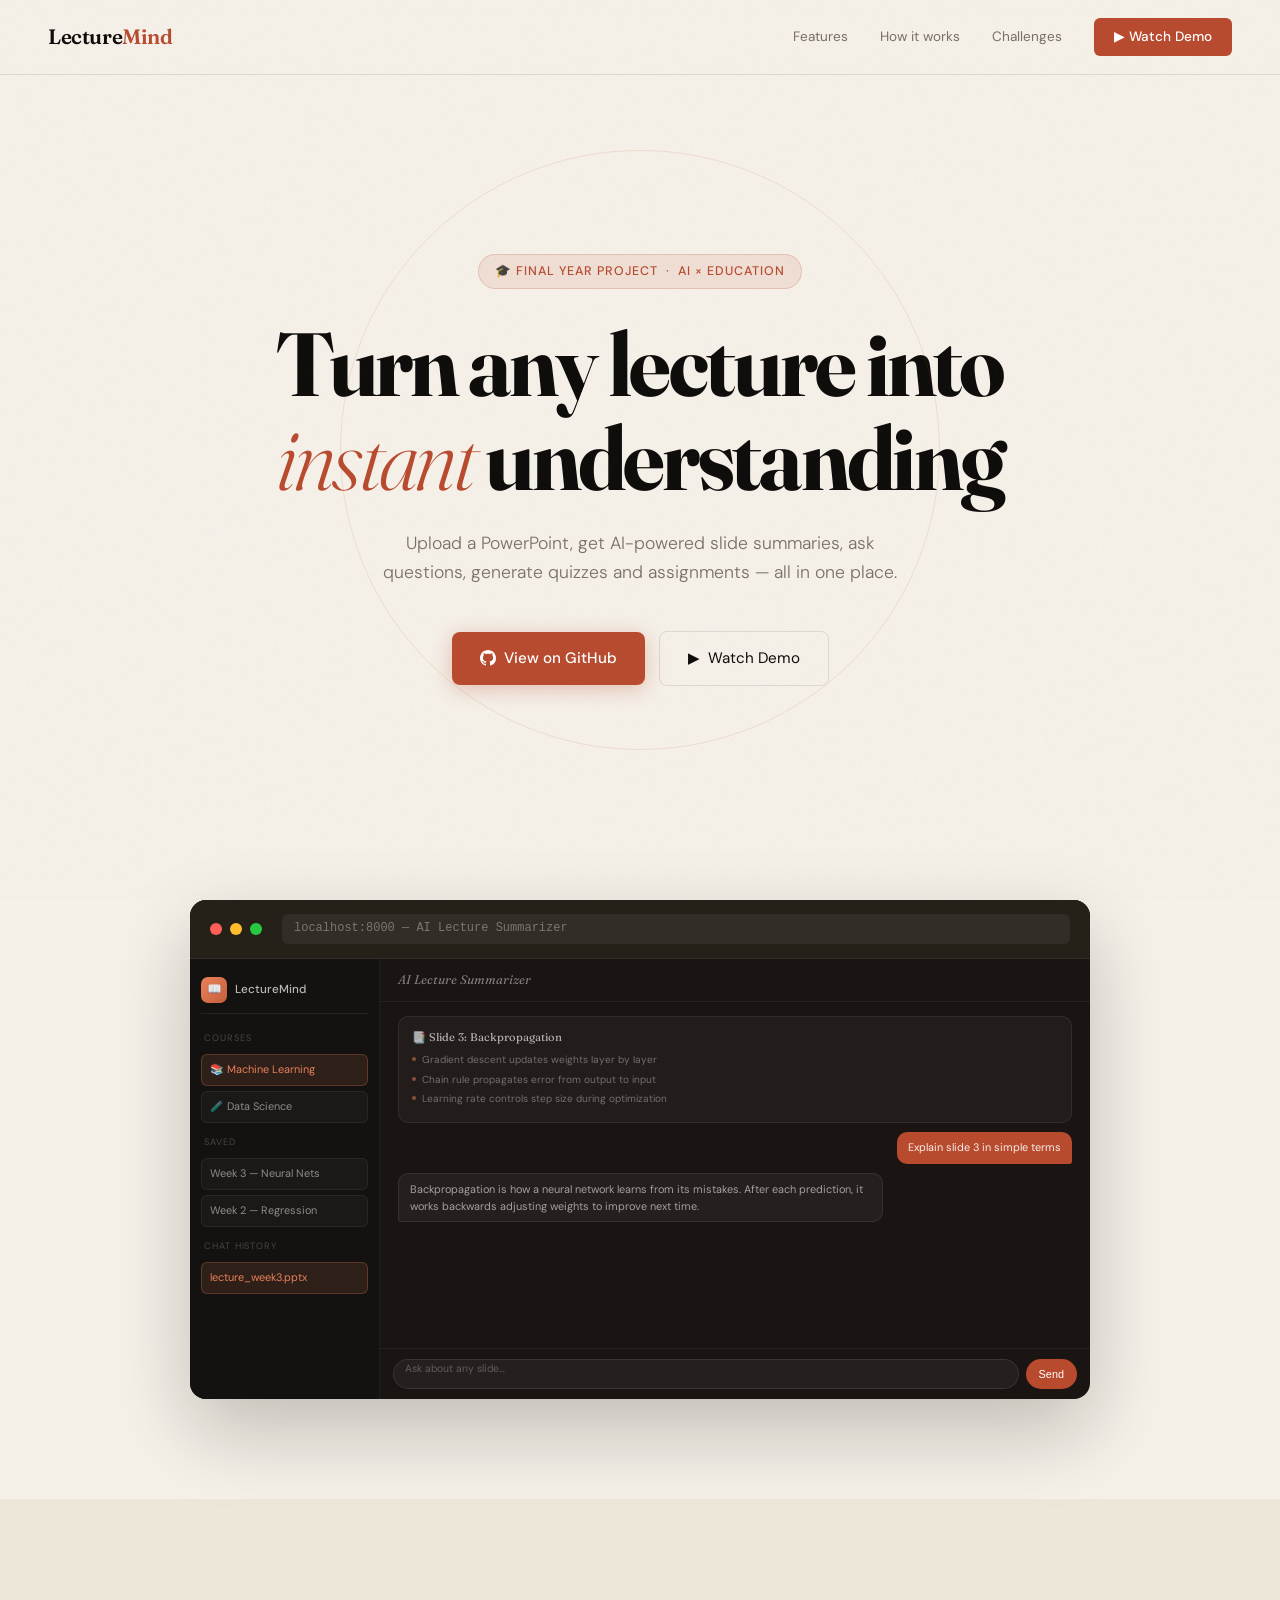
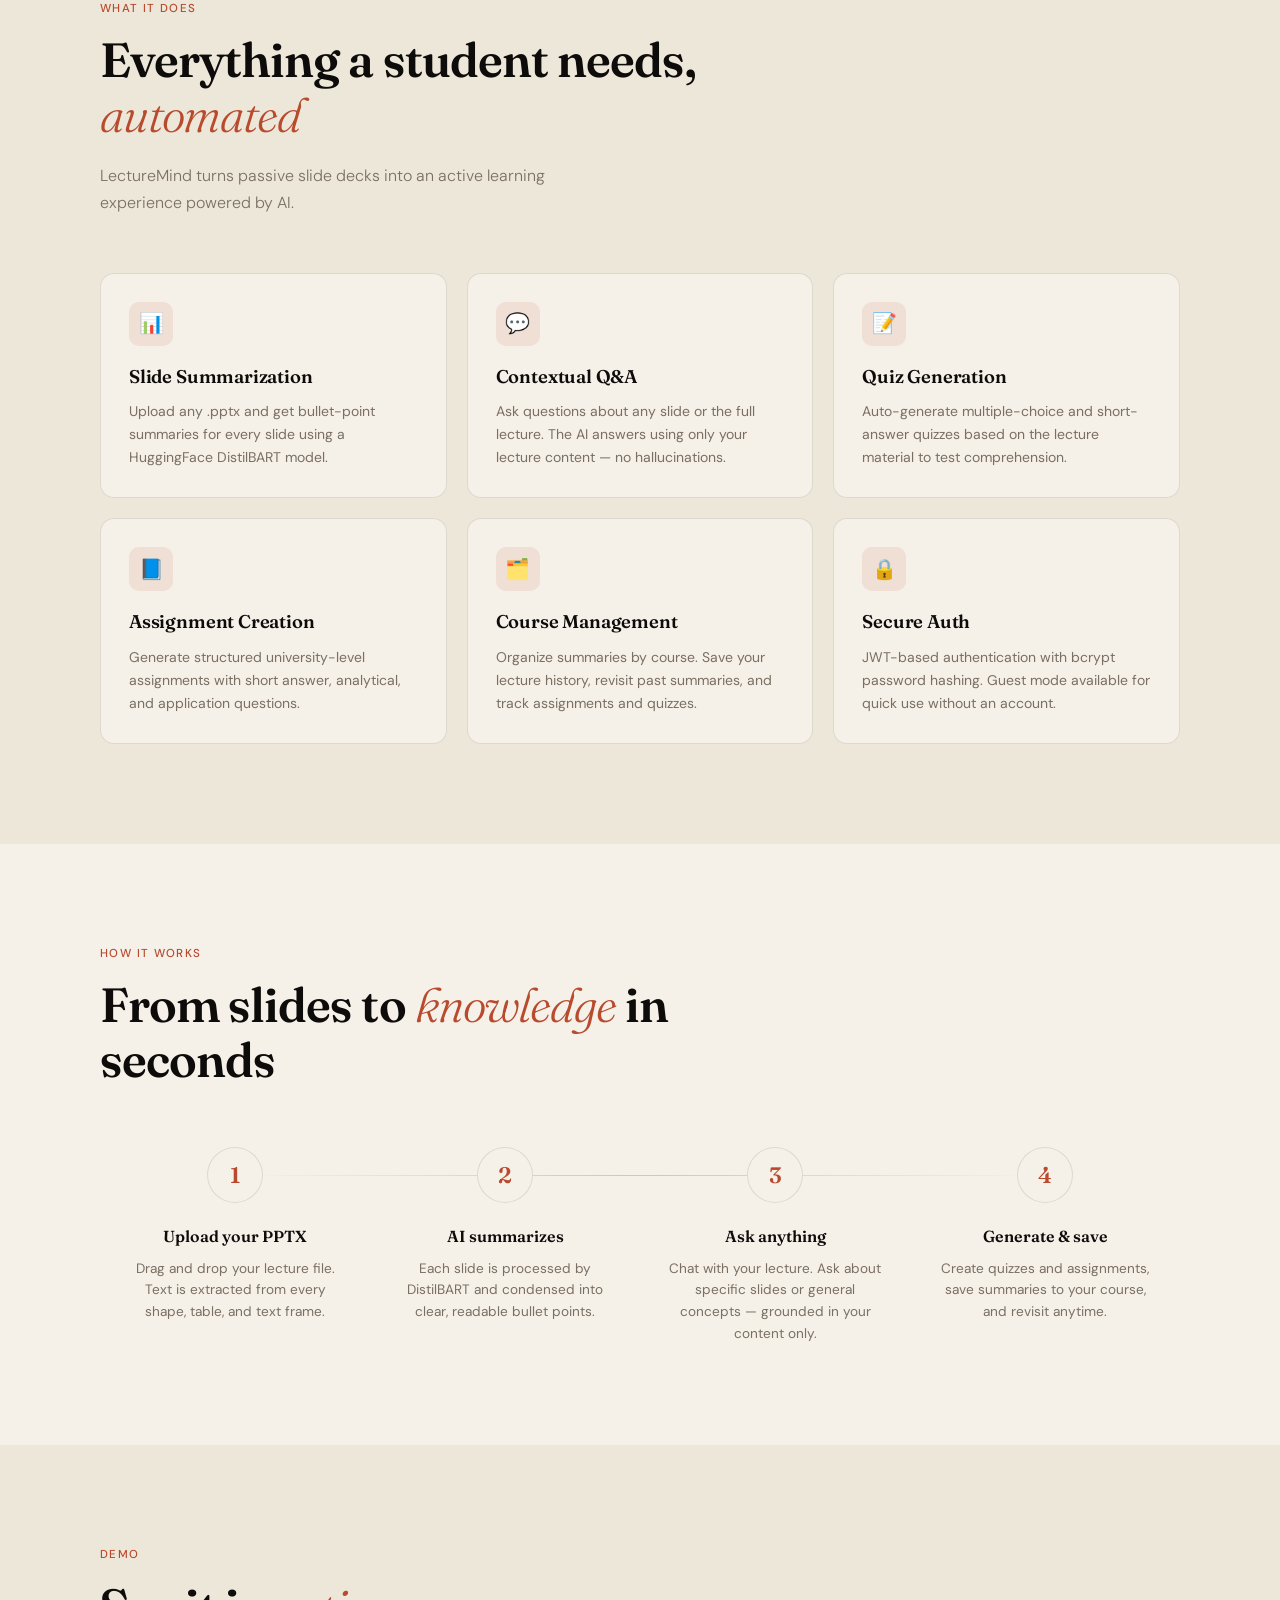
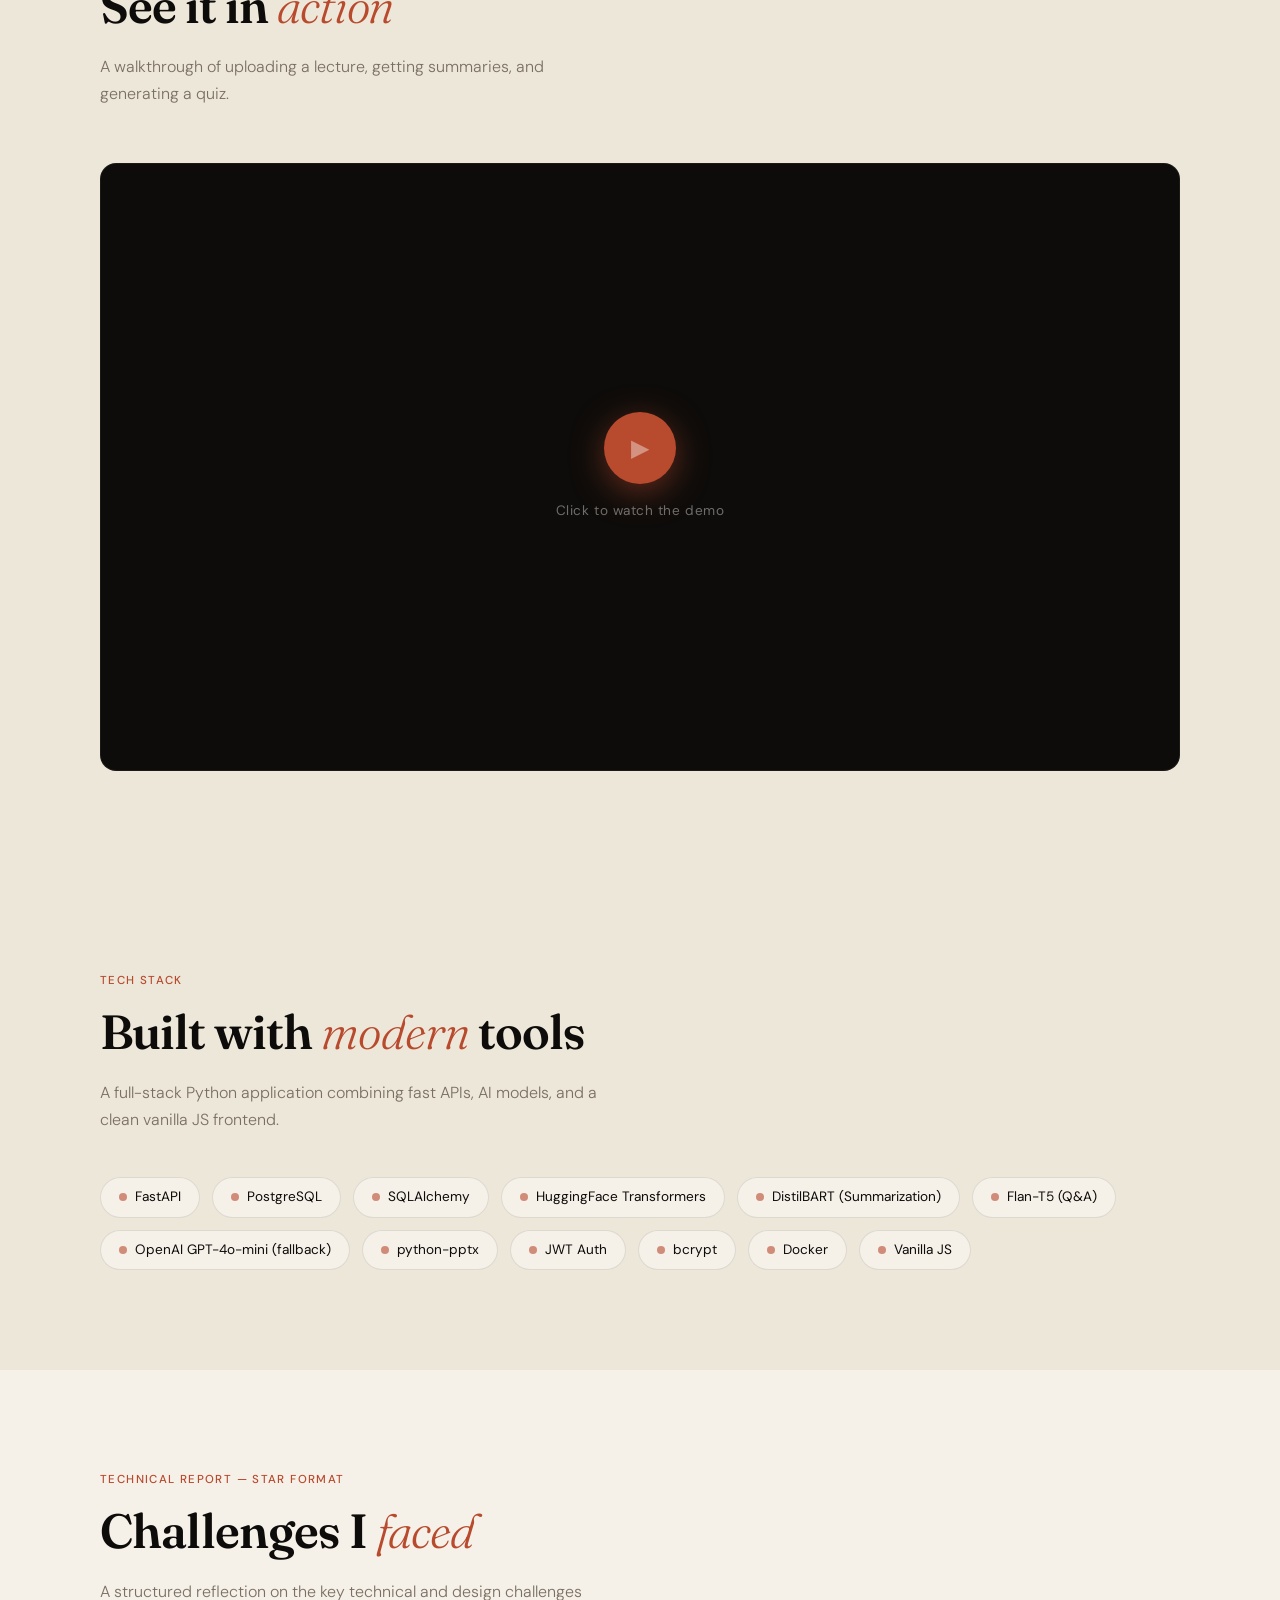
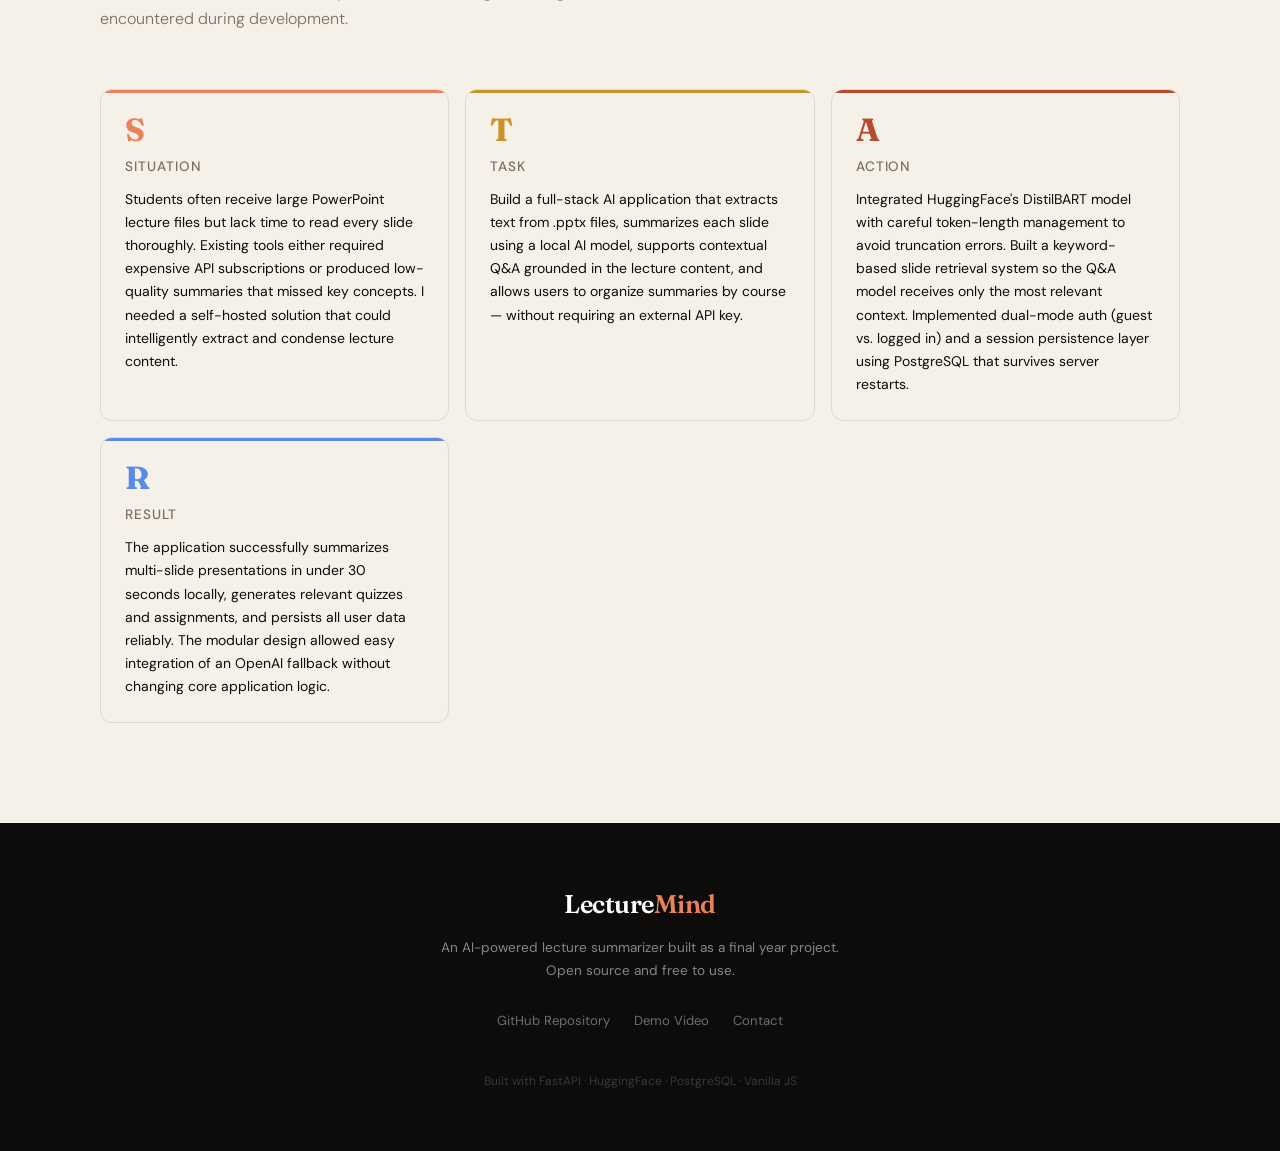
==== index.html @ 9c74ae23 "Add README and GitHub Pages showcase" ====
<!DOCTYPE html>
<html lang="en">

<head>
  <meta charset="UTF-8" />
  <meta name="viewport" content="width=device-width, initial-scale=1.0" />
  <title>Lecture Summarizer — AI Lecture Summarizer</title>
  <link rel="preconnect" href="https://fonts.googleapis.com">
  <link
    href="https://fonts.googleapis.com/css2?family=Fraunces:ital,opsz,wght@0,9..144,300;0,9..144,600;0,9..144,700;1,9..144,400&family=DM+Sans:opsz,wght@9..40,300;9..40,400;9..40,500&display=swap"
    rel="stylesheet">
  <style>
    *,
    *::before,
    *::after {
      box-sizing: border-box;
      margin: 0;
      padding: 0;
    }

    :root {
      --ink: #0e0c0a;
      --paper: #f5f0e8;
      --cream: #ede7d9;
      --rust: #b84a2e;
      --rust-light: rgba(184, 74, 46, 0.1);
      --gold: #c9952a;
      --muted: #7a6f63;
      --border: rgba(14, 12, 10, 0.1);
      --shadow: 0 8px 40px rgba(14, 12, 10, 0.1);
    }

    html {
      scroll-behavior: smooth;
    }

    body {
      font-family: 'DM Sans', sans-serif;
      background: var(--paper);
      color: var(--ink);
      font-size: 16px;
      line-height: 1.65;
      overflow-x: hidden;
    }

    body::before {
      content: '';
      position: fixed;
      inset: 0;
      background-image: url("data:image/svg+xml,%3Csvg viewBox='0 0 512 512' xmlns='http://www.w3.org/2000/svg'%3E%3Cfilter id='n'%3E%3CfeTurbulence type='fractalNoise' baseFrequency='0.75' numOctaves='4' stitchTiles='stitch'/%3E%3C/filter%3E%3Crect width='100%25' height='100%25' filter='url(%23n)' opacity='0.04'/%3E%3C/svg%3E");
      pointer-events: none;
      z-index: 999;
      opacity: 0.6;
    }

    nav {
      position: fixed;
      top: 0;
      left: 0;
      right: 0;
      z-index: 100;
      display: flex;
      align-items: center;
      justify-content: space-between;
      padding: 18px 48px;
      background: rgba(245, 240, 232, 0.88);
      backdrop-filter: blur(12px);
      border-bottom: 1px solid var(--border);
    }

    .nav-logo {
      font-family: 'Fraunces', Georgia, serif;
      font-size: 1.3rem;
      font-weight: 600;
      color: var(--ink);
      text-decoration: none;
      letter-spacing: -0.02em;
    }

    .nav-logo span {
      color: var(--rust);
    }

    .nav-links {
      display: flex;
      gap: 32px;
      align-items: center;
    }

    .nav-links a {
      font-size: 0.85rem;
      color: var(--muted);
      text-decoration: none;
      transition: color 0.2s;
    }

    .nav-links a:hover {
      color: var(--ink);
    }

    .nav-cta {
      background: var(--rust) !important;
      color: #fff !important;
      padding: 8px 20px;
      border-radius: 6px;
      font-weight: 500 !important;
    }

    .nav-cta:hover {
      opacity: 0.85 !important;
    }

    .hero {
      min-height: 100vh;
      display: flex;
      flex-direction: column;
      align-items: center;
      justify-content: center;
      text-align: center;
      padding: 120px 24px 80px;
      position: relative;
      overflow: hidden;
    }

    .hero::after {
      content: '';
      position: absolute;
      width: 600px;
      height: 600px;
      border-radius: 50%;
      border: 1px solid rgba(184, 74, 46, 0.12);
      top: 50%;
      left: 50%;
      transform: translate(-50%, -50%);
      pointer-events: none;
    }

    .hero-badge {
      display: inline-flex;
      align-items: center;
      gap: 8px;
      background: var(--rust-light);
      border: 1px solid rgba(184, 74, 46, 0.2);
      color: var(--rust);
      font-size: 0.78rem;
      font-weight: 500;
      letter-spacing: 0.08em;
      text-transform: uppercase;
      padding: 6px 16px;
      border-radius: 100px;
      margin-bottom: 28px;
      animation: fadeUp 0.6s ease both;
    }

    .hero h1 {
      font-family: 'Fraunces', Georgia, serif;
      font-size: clamp(3rem, 7vw, 6rem);
      font-weight: 700;
      line-height: 1.05;
      letter-spacing: -0.03em;
      color: var(--ink);
      max-width: 820px;
      animation: fadeUp 0.6s 0.1s ease both;
    }

    .hero h1 em {
      font-style: italic;
      font-weight: 300;
      color: var(--rust);
    }

    .hero-sub {
      font-size: 1.1rem;
      color: var(--muted);
      max-width: 540px;
      margin: 24px auto 0;
      font-weight: 300;
      animation: fadeUp 0.6s 0.2s ease both;
    }

    .hero-actions {
      display: flex;
      gap: 14px;
      align-items: center;
      justify-content: center;
      margin-top: 44px;
      flex-wrap: wrap;
      animation: fadeUp 0.6s 0.3s ease both;
    }

    .btn-primary {
      display: inline-flex;
      align-items: center;
      gap: 8px;
      background: var(--rust);
      color: #fff;
      padding: 14px 28px;
      border-radius: 8px;
      font-weight: 500;
      font-size: 0.95rem;
      text-decoration: none;
      transition: opacity 0.2s, transform 0.15s;
      box-shadow: 0 4px 20px rgba(184, 74, 46, 0.3);
    }

    .btn-primary:hover {
      opacity: 0.88;
      transform: translateY(-1px);
    }

    .btn-secondary {
      display: inline-flex;
      align-items: center;
      gap: 8px;
      background: transparent;
      color: var(--ink);
      padding: 14px 28px;
      border-radius: 8px;
      font-weight: 400;
      font-size: 0.95rem;
      text-decoration: none;
      border: 1px solid var(--border);
      transition: border-color 0.2s, background 0.2s;
    }

    .btn-secondary:hover {
      border-color: var(--ink);
      background: rgba(14, 12, 10, 0.03);
    }

    .demo-wrap {
      padding: 0 24px 100px;
      display: flex;
      justify-content: center;
      animation: fadeUp 0.7s 0.4s ease both;
    }

    .demo-window {
      width: 100%;
      max-width: 900px;
      background: #1a1412;
      border-radius: 16px;
      overflow: hidden;
      box-shadow: 0 32px 80px rgba(14, 12, 10, 0.22), 0 0 0 1px rgba(255, 255, 255, 0.06);
    }

    .demo-titlebar {
      background: #252018;
      padding: 14px 20px;
      display: flex;
      align-items: center;
      gap: 8px;
      border-bottom: 1px solid rgba(255, 255, 255, 0.06);
    }

    .dot {
      width: 12px;
      height: 12px;
      border-radius: 50%;
    }

    .dot-r {
      background: #ff5f57;
    }

    .dot-y {
      background: #febc2e;
    }

    .dot-g {
      background: #28c840;
    }

    .demo-url {
      flex: 1;
      background: rgba(255, 255, 255, 0.06);
      border-radius: 6px;
      padding: 5px 12px;
      font-size: 0.75rem;
      color: rgba(255, 255, 255, 0.35);
      margin-left: 12px;
      font-family: monospace;
    }

    .demo-content {
      display: flex;
      height: 440px;
    }

    .demo-sidebar {
      width: 190px;
      background: #141210;
      border-right: 1px solid rgba(255, 255, 255, 0.05);
      padding: 14px 11px;
      display: flex;
      flex-direction: column;
      gap: 5px;
      flex-shrink: 0;
    }

    .demo-brand {
      display: flex;
      align-items: center;
      gap: 8px;
      padding: 4px 0 10px;
      border-bottom: 1px solid rgba(255, 255, 255, 0.07);
      margin-bottom: 5px;
    }

    .demo-brand-icon {
      width: 26px;
      height: 26px;
      background: linear-gradient(135deg, #e8825a, #c4603a);
      border-radius: 7px;
      display: flex;
      align-items: center;
      justify-content: center;
      font-size: 12px;
    }

    .demo-brand-name {
      font-size: 0.73rem;
      color: rgba(255, 255, 255, 0.7);
      font-weight: 500;
    }

    .demo-section-label {
      font-size: 0.58rem;
      text-transform: uppercase;
      letter-spacing: 0.1em;
      color: rgba(255, 255, 255, 0.22);
      padding: 7px 3px 3px;
    }

    .demo-item {
      background: rgba(255, 255, 255, 0.03);
      border: 1px solid rgba(255, 255, 255, 0.06);
      border-radius: 6px;
      padding: 6px 8px;
      font-size: 0.68rem;
      color: rgba(255, 255, 255, 0.5);
    }

    .demo-item.active {
      background: rgba(232, 130, 90, 0.12);
      border-color: rgba(232, 130, 90, 0.25);
      color: #e8825a;
    }

    .demo-main {
      flex: 1;
      display: flex;
      flex-direction: column;
    }

    .demo-header {
      padding: 11px 18px;
      border-bottom: 1px solid rgba(255, 255, 255, 0.06);
      font-size: 0.78rem;
      color: rgba(255, 255, 255, 0.45);
      font-family: 'Fraunces', serif;
      font-style: italic;
    }

    .demo-messages {
      flex: 1;
      padding: 14px 18px;
      display: flex;
      flex-direction: column;
      gap: 9px;
      overflow: hidden;
    }

    .demo-slide {
      background: rgba(255, 255, 255, 0.04);
      border: 1px solid rgba(255, 255, 255, 0.07);
      border-radius: 10px;
      padding: 11px 13px;
    }

    .demo-slide-title {
      font-size: 0.7rem;
      color: rgba(255, 255, 255, 0.68);
      font-family: 'Fraunces', serif;
      margin-bottom: 5px;
    }

    .demo-bullet {
      font-size: 0.63rem;
      color: rgba(255, 255, 255, 0.36);
      padding-left: 10px;
      position: relative;
      margin: 3px 0;
    }

    .demo-bullet::before {
      content: '';
      position: absolute;
      left: 0;
      top: 5px;
      width: 4px;
      height: 4px;
      border-radius: 50%;
      background: #e8825a;
      opacity: 0.5;
    }

    .demo-msg-user {
      align-self: flex-end;
      background: #b84a2e;
      color: rgba(255, 255, 255, 0.9);
      font-size: 0.68rem;
      padding: 7px 11px;
      border-radius: 10px 10px 3px 10px;
      max-width: 60%;
    }

    .demo-msg-ai {
      align-self: flex-start;
      background: rgba(255, 255, 255, 0.05);
      border: 1px solid rgba(255, 255, 255, 0.08);
      color: rgba(255, 255, 255, 0.58);
      font-size: 0.68rem;
      padding: 7px 11px;
      border-radius: 10px 10px 10px 3px;
      max-width: 72%;
      line-height: 1.55;
    }

    .demo-input-bar {
      padding: 10px 13px;
      border-top: 1px solid rgba(255, 255, 255, 0.06);
      display: flex;
      gap: 7px;
      align-items: center;
    }

    .demo-input {
      flex: 1;
      background: rgba(255, 255, 255, 0.05);
      border: 1px solid rgba(255, 255, 255, 0.09);
      border-radius: 100px;
      height: 30px;
      padding: 0 11px;
      font-size: 0.65rem;
      color: rgba(255, 255, 255, 0.28);
    }

    .demo-send {
      background: #b84a2e;
      color: #fff;
      border: none;
      border-radius: 100px;
      padding: 0 13px;
      height: 30px;
      font-size: 0.68rem;
    }

    section {
      padding: 100px 24px;
    }

    .section-inner {
      max-width: 1080px;
      margin: 0 auto;
    }

    .section-label {
      font-size: 0.72rem;
      text-transform: uppercase;
      letter-spacing: 0.12em;
      color: var(--rust);
      font-weight: 500;
      margin-bottom: 14px;
    }

    .section-title {
      font-family: 'Fraunces', Georgia, serif;
      font-size: clamp(2rem, 4vw, 3rem);
      font-weight: 600;
      letter-spacing: -0.02em;
      line-height: 1.15;
      color: var(--ink);
      max-width: 600px;
      margin-bottom: 20px;
    }

    .section-title em {
      font-style: italic;
      font-weight: 300;
      color: var(--rust);
    }

    .section-sub {
      font-size: 1rem;
      color: var(--muted);
      max-width: 500px;
      font-weight: 300;
      line-height: 1.7;
    }

    #features {
      background: var(--cream);
    }

    .features-grid {
      display: grid;
      grid-template-columns: repeat(auto-fit, minmax(280px, 1fr));
      gap: 20px;
      margin-top: 56px;
    }

    .feature-card {
      background: var(--paper);
      border: 1px solid var(--border);
      border-radius: 14px;
      padding: 28px;
      transition: transform 0.2s, box-shadow 0.2s;
    }

    .feature-card:hover {
      transform: translateY(-3px);
      box-shadow: var(--shadow);
    }

    .feature-icon {
      width: 44px;
      height: 44px;
      background: var(--rust-light);
      border-radius: 10px;
      display: flex;
      align-items: center;
      justify-content: center;
      font-size: 20px;
      margin-bottom: 16px;
    }

    .feature-card h3 {
      font-family: 'Fraunces', serif;
      font-size: 1.15rem;
      font-weight: 600;
      letter-spacing: -0.01em;
      margin-bottom: 8px;
    }

    .feature-card p {
      font-size: 0.875rem;
      color: var(--muted);
      line-height: 1.65;
    }

    .steps {
      display: grid;
      grid-template-columns: repeat(auto-fit, minmax(220px, 1fr));
      gap: 0;
      margin-top: 60px;
      position: relative;
    }

    .steps::before {
      content: '';
      position: absolute;
      top: 28px;
      left: 14%;
      right: 14%;
      height: 1px;
      background: linear-gradient(90deg, transparent, var(--rust), transparent);
      opacity: 0.3;
    }

    .step {
      text-align: center;
      padding: 0 24px;
    }

    .step-num {
      width: 56px;
      height: 56px;
      border-radius: 50%;
      border: 1px solid var(--border);
      background: var(--paper);
      display: flex;
      align-items: center;
      justify-content: center;
      font-family: 'Fraunces', serif;
      font-size: 1.4rem;
      font-weight: 600;
      color: var(--rust);
      margin: 0 auto 20px;
      position: relative;
      z-index: 1;
    }

    .step h4 {
      font-family: 'Fraunces', serif;
      font-size: 1rem;
      font-weight: 600;
      margin-bottom: 8px;
    }

    .step p {
      font-size: 0.85rem;
      color: var(--muted);
      line-height: 1.6;
    }

    #tech {
      background: var(--cream);
    }

    .tech-grid {
      display: flex;
      flex-wrap: wrap;
      gap: 12px;
      margin-top: 44px;
    }

    .tech-pill {
      display: flex;
      align-items: center;
      gap: 8px;
      background: var(--paper);
      border: 1px solid var(--border);
      border-radius: 100px;
      padding: 8px 18px;
      font-size: 0.85rem;
      color: var(--ink);
      transition: border-color 0.2s;
    }

    .tech-pill:hover {
      border-color: var(--rust);
    }

    .tech-dot {
      width: 8px;
      height: 8px;
      border-radius: 50%;
      background: var(--rust);
      opacity: 0.6;
    }

    .video-wrap {
      margin-top: 56px;
      background: var(--ink);
      border-radius: 16px;
      overflow: hidden;
      aspect-ratio: 16/9;
      display: flex;
      align-items: center;
      justify-content: center;
      border: 1px solid rgba(255, 255, 255, 0.06);
      position: relative;
      cursor: pointer;
      text-decoration: none;
    }

    .video-placeholder {
      text-align: center;
      color: rgba(255, 255, 255, 0.4);
    }

    .play-btn {
      width: 72px;
      height: 72px;
      border-radius: 50%;
      background: var(--rust);
      display: flex;
      align-items: center;
      justify-content: center;
      margin: 0 auto 16px;
      font-size: 24px;
      box-shadow: 0 8px 32px rgba(184, 74, 46, 0.5);
      transition: transform 0.2s;
    }

    .video-wrap:hover .play-btn {
      transform: scale(1.08);
    }

    .video-label {
      font-size: 0.85rem;
      letter-spacing: 0.04em;
    }

    .star-grid {
      display: grid;
      grid-template-columns: repeat(auto-fit, minmax(260px, 1fr));
      gap: 16px;
      margin-top: 56px;
    }

    .star-card {
      border-radius: 12px;
      padding: 24px;
      border: 1px solid var(--border);
      position: relative;
      overflow: hidden;
    }

    .star-card::before {
      content: '';
      position: absolute;
      top: 0;
      left: 0;
      right: 0;
      height: 3px;
    }

    .star-s::before {
      background: #e8825a;
    }

    .star-t::before {
      background: var(--gold);
    }

    .star-a::before {
      background: var(--rust);
    }

    .star-r::before {
      background: #5a8ae8;
    }

    .star-letter {
      font-family: 'Fraunces', serif;
      font-size: 2rem;
      font-weight: 700;
      line-height: 1;
      margin-bottom: 10px;
    }

    .star-s .star-letter {
      color: #e8825a;
    }

    .star-t .star-letter {
      color: var(--gold);
    }

    .star-a .star-letter {
      color: var(--rust);
    }

    .star-r .star-letter {
      color: #5a8ae8;
    }

    .star-card h4 {
      font-size: 0.85rem;
      font-weight: 500;
      text-transform: uppercase;
      letter-spacing: 0.07em;
      margin-bottom: 10px;
      color: var(--muted);
    }

    .star-card p {
      font-size: 0.875rem;
      color: var(--ink);
      line-height: 1.65;
    }

    footer {
      background: var(--ink);
      color: rgba(255, 255, 255, 0.5);
      padding: 60px 24px;
      text-align: center;
    }

    .footer-logo {
      font-family: 'Fraunces', serif;
      font-size: 1.6rem;
      font-weight: 600;
      color: #fff;
      letter-spacing: -0.02em;
      margin-bottom: 12px;
    }

    .footer-logo span {
      color: #e8825a;
    }

    footer p {
      font-size: 0.85rem;
      margin-bottom: 28px;
      max-width: 400px;
      margin-left: auto;
      margin-right: auto;
    }

    .footer-links {
      display: flex;
      gap: 24px;
      justify-content: center;
      flex-wrap: wrap;
    }

    .footer-links a {
      color: rgba(255, 255, 255, 0.4);
      text-decoration: none;
      font-size: 0.82rem;
      transition: color 0.2s;
    }

    .footer-links a:hover {
      color: #e8825a;
    }

    .footer-copy {
      margin-top: 40px;
      font-size: 0.75rem;
      color: rgba(255, 255, 255, 0.18);
    }

    @keyframes fadeUp {
      from {
        opacity: 0;
        transform: translateY(20px);
      }

      to {
        opacity: 1;
        transform: translateY(0);
      }
    }

    .reveal {
      opacity: 0;
      transform: translateY(24px);
      transition: opacity 0.6s ease, transform 0.6s ease;
    }

    .reveal.visible {
      opacity: 1;
      transform: translateY(0);
    }

    @media (max-width: 768px) {
      nav {
        padding: 14px 20px;
      }

      .hero {
        padding: 100px 20px 60px;
      }

      section {
        padding: 70px 20px;
      }

      .steps::before {
        display: none;
      }

      .demo-sidebar {
        display: none;
      }
    }

    @media (max-width: 520px) {
      .nav-links a:not(.nav-cta) {
        display: none;
      }
    }
  </style>
</head>

<body>

  <nav>
    <a href="#" class="nav-logo">Lecture<span>Mind</span></a>
    <div class="nav-links">
      <a href="#features">Features</a>
      <a href="#how">How it works</a>
      <a href="#challenges">Challenges</a>
      <a href="YOUR_VIDEO_LINK_HERE" target="_blank" class="nav-cta">▶ Watch Demo</a>
    </div>
  </nav>

  <section class="hero">
    <div class="hero-badge">🎓 Final Year Project &nbsp;·&nbsp; AI × Education</div>
    <h1>Turn any lecture into <em>instant</em> understanding</h1>
    <p class="hero-sub">Upload a PowerPoint, get AI-powered slide summaries, ask questions, generate quizzes and
      assignments — all in one place.</p>
    <div class="hero-actions">
      <a href="YOUR_GITHUB_REPO_LINK_HERE" target="_blank" class="btn-primary">
        <svg width="16" height="16" fill="currentColor" viewBox="0 0 16 16">
          <path
            d="M8 0C3.58 0 0 3.58 0 8c0 3.54 2.29 6.53 5.47 7.59.4.07.55-.17.55-.38 0-.19-.01-.82-.01-1.49-2.01.37-2.53-.49-2.69-.94-.09-.23-.48-.94-.82-1.13-.28-.15-.68-.52-.01-.53.63-.01 1.08.58 1.23.82.72 1.21 1.87.87 2.33.66.07-.52.28-.87.51-1.07-1.78-.2-3.64-.89-3.64-3.95 0-.87.31-1.59.82-2.15-.08-.2-.36-1.02.08-2.12 0 0 .67-.21 2.2.82.64-.18 1.32-.27 2-.27.68 0 1.36.09 2 .27 1.53-1.04 2.2-.82 2.2-.82.44 1.1.16 1.92.08 2.12.51.56.82 1.27.82 2.15 0 3.07-1.87 3.75-3.65 3.95.29.25.54.73.54 1.48 0 1.07-.01 1.93-.01 2.2 0 .21.15.46.55.38A8.013 8.013 0 0 0 16 8c0-4.42-3.58-8-8-8z" />
        </svg>
        View on GitHub
      </a>
      <a href="YOUR_VIDEO_LINK_HERE" target="_blank" class="btn-secondary">▶ &nbsp;Watch Demo</a>
    </div>
  </section>

  <div class="demo-wrap">
    <div class="demo-window">
      <div class="demo-titlebar">
        <div class="dot dot-r"></div>
        <div class="dot dot-y"></div>
        <div class="dot dot-g"></div>
        <div class="demo-url">localhost:8000 — AI Lecture Summarizer</div>
      </div>
      <div class="demo-content">
        <div class="demo-sidebar">
          <div class="demo-brand">
            <div class="demo-brand-icon">📖</div>
            <div class="demo-brand-name">LectureMind</div>
          </div>
          <div class="demo-section-label">Courses</div>
          <div class="demo-item active">📚 Machine Learning</div>
          <div class="demo-item">🧪 Data Science</div>
          <div class="demo-section-label">Saved</div>
          <div class="demo-item">Week 3 — Neural Nets</div>
          <div class="demo-item">Week 2 — Regression</div>
          <div class="demo-section-label">Chat History</div>
          <div class="demo-item active">lecture_week3.pptx</div>
        </div>
        <div class="demo-main">
          <div class="demo-header">AI Lecture Summarizer</div>
          <div class="demo-messages">
            <div class="demo-slide">
              <div class="demo-slide-title">📑 Slide 3: Backpropagation</div>
              <div class="demo-bullet">Gradient descent updates weights layer by layer</div>
              <div class="demo-bullet">Chain rule propagates error from output to input</div>
              <div class="demo-bullet">Learning rate controls step size during optimization</div>
            </div>
            <div class="demo-msg-user">Explain slide 3 in simple terms</div>
            <div class="demo-msg-ai">Backpropagation is how a neural network learns from its mistakes. After each
              prediction, it works backwards adjusting weights to improve next time.</div>
          </div>
          <div class="demo-input-bar">
            <div class="demo-input">Ask about any slide…</div>
            <button class="demo-send">Send</button>
          </div>
        </div>
      </div>
    </div>
  </div>

  <section id="features">
    <div class="section-inner">
      <div class="section-label">What it does</div>
      <h2 class="section-title">Everything a student needs, <em>automated</em></h2>
      <p class="section-sub">LectureMind turns passive slide decks into an active learning experience powered by AI.</p>
      <div class="features-grid reveal">
        <div class="feature-card">
          <div class="feature-icon">📊</div>
          <h3>Slide Summarization</h3>
          <p>Upload any .pptx and get bullet-point summaries for every slide using a HuggingFace DistilBART model.</p>
        </div>
        <div class="feature-card">
          <div class="feature-icon">💬</div>
          <h3>Contextual Q&A</h3>
          <p>Ask questions about any slide or the full lecture. The AI answers using only your lecture content — no
            hallucinations.</p>
        </div>
        <div class="feature-card">
          <div class="feature-icon">📝</div>
          <h3>Quiz Generation</h3>
          <p>Auto-generate multiple-choice and short-answer quizzes based on the lecture material to test comprehension.
          </p>
        </div>
        <div class="feature-card">
          <div class="feature-icon">📘</div>
          <h3>Assignment Creation</h3>
          <p>Generate structured university-level assignments with short answer, analytical, and application questions.
          </p>
        </div>
        <div class="feature-card">
          <div class="feature-icon">🗂️</div>
          <h3>Course Management</h3>
          <p>Organize summaries by course. Save your lecture history, revisit past summaries, and track assignments and
            quizzes.</p>
        </div>
        <div class="feature-card">
          <div class="feature-icon">🔒</div>
          <h3>Secure Auth</h3>
          <p>JWT-based authentication with bcrypt password hashing. Guest mode available for quick use without an
            account.</p>
        </div>
      </div>
    </div>
  </section>

  <section id="how">
    <div class="section-inner">
      <div class="section-label">How it works</div>
      <h2 class="section-title">From slides to <em>knowledge</em> in seconds</h2>
      <div class="steps reveal">
        <div class="step">
          <div class="step-num">1</div>
          <h4>Upload your PPTX</h4>
          <p>Drag and drop your lecture file. Text is extracted from every shape, table, and text frame.</p>
        </div>
        <div class="step">
          <div class="step-num">2</div>
          <h4>AI summarizes</h4>
          <p>Each slide is processed by DistilBART and condensed into clear, readable bullet points.</p>
        </div>
        <div class="step">
          <div class="step-num">3</div>
          <h4>Ask anything</h4>
          <p>Chat with your lecture. Ask about specific slides or general concepts — grounded in your content only.</p>
        </div>
        <div class="step">
          <div class="step-num">4</div>
          <h4>Generate & save</h4>
          <p>Create quizzes and assignments, save summaries to your course, and revisit anytime.</p>
        </div>
      </div>
    </div>
  </section>

  <section style="background:var(--cream); padding-top:100px; padding-bottom:100px;">
    <div class="section-inner">
      <div class="section-label">Demo</div>
      <h2 class="section-title">See it in <em>action</em></h2>
      <p class="section-sub">A walkthrough of uploading a lecture, getting summaries, and generating a quiz.</p>
      <a href="YOUR_VIDEO_LINK_HERE" target="_blank" style="text-decoration:none;">
        <div class="video-wrap reveal">
          <div class="video-placeholder">
            <div class="play-btn">▶</div>
            <div class="video-label">Click to watch the demo</div>
          </div>
        </div>
      </a>
    </div>
  </section>

  <section id="tech">
    <div class="section-inner">
      <div class="section-label">Tech stack</div>
      <h2 class="section-title">Built with <em>modern</em> tools</h2>
      <p class="section-sub">A full-stack Python application combining fast APIs, AI models, and a clean vanilla JS
        frontend.</p>
      <div class="tech-grid reveal">
        <div class="tech-pill"><span class="tech-dot"></span>FastAPI</div>
        <div class="tech-pill"><span class="tech-dot"></span>PostgreSQL</div>
        <div class="tech-pill"><span class="tech-dot"></span>SQLAlchemy</div>
        <div class="tech-pill"><span class="tech-dot"></span>HuggingFace Transformers</div>
        <div class="tech-pill"><span class="tech-dot"></span>DistilBART (Summarization)</div>
        <div class="tech-pill"><span class="tech-dot"></span>Flan-T5 (Q&amp;A)</div>
        <div class="tech-pill"><span class="tech-dot"></span>OpenAI GPT-4o-mini (fallback)</div>
        <div class="tech-pill"><span class="tech-dot"></span>python-pptx</div>
        <div class="tech-pill"><span class="tech-dot"></span>JWT Auth</div>
        <div class="tech-pill"><span class="tech-dot"></span>bcrypt</div>
        <div class="tech-pill"><span class="tech-dot"></span>Docker</div>
        <div class="tech-pill"><span class="tech-dot"></span>Vanilla JS</div>
      </div>
    </div>
  </section>

  <section id="challenges">
    <div class="section-inner">
      <div class="section-label">Technical Report — STAR Format</div>
      <h2 class="section-title">Challenges I <em>faced</em></h2>
      <p class="section-sub">A structured reflection on the key technical and design challenges encountered during
        development.</p>
      <div class="star-grid reveal">
        <div class="star-card star-s">
          <div class="star-letter">S</div>
          <h4>Situation</h4>
          <p>Students often receive large PowerPoint lecture files but lack time to read every slide thoroughly.
            Existing tools either required expensive API subscriptions or produced low-quality summaries that missed key
            concepts. I needed a self-hosted solution that could intelligently extract and condense lecture content.</p>
        </div>
        <div class="star-card star-t">
          <div class="star-letter">T</div>
          <h4>Task</h4>
          <p>Build a full-stack AI application that extracts text from .pptx files, summarizes each slide using a local
            AI model, supports contextual Q&A grounded in the lecture content, and allows users to organize summaries by
            course — without requiring an external API key.</p>
        </div>
        <div class="star-card star-a">
          <div class="star-letter">A</div>
          <h4>Action</h4>
          <p>Integrated HuggingFace's DistilBART model with careful token-length management to avoid truncation errors.
            Built a keyword-based slide retrieval system so the Q&A model receives only the most relevant context.
            Implemented dual-mode auth (guest vs. logged in) and a session persistence layer using PostgreSQL that
            survives server restarts.</p>
        </div>
        <div class="star-card star-r">
          <div class="star-letter">R</div>
          <h4>Result</h4>
          <p>The application successfully summarizes multi-slide presentations in under 30 seconds locally, generates
            relevant quizzes and assignments, and persists all user data reliably. The modular design allowed easy
            integration of an OpenAI fallback without changing core application logic.</p>
        </div>
      </div>
    </div>
  </section>

  <footer>
    <div class="footer-logo">Lecture<span>Mind</span></div>
    <p>An AI-powered lecture summarizer built as a final year project. Open source and free to use.</p>
    <div class="footer-links">
      <a href="YOUR_GITHUB_REPO_LINK_HERE" target="_blank">GitHub Repository</a>
      <a href="YOUR_VIDEO_LINK_HERE" target="_blank">Demo Video</a>
      <a href="mailto:YOUR_EMAIL_HERE">Contact</a>
    </div>
    <div class="footer-copy">Built with FastAPI · HuggingFace · PostgreSQL · Vanilla JS</div>
  </footer>

  <script>
    const reveals = document.querySelectorAll('.reveal');
    const observer = new IntersectionObserver((entries) => {
      entries.forEach((e, i) => {
        if (e.isIntersecting) {
          setTimeout(() => e.target.classList.add('visible'), i * 80);
          observer.unobserve(e.target);
        }
      });
    }, { threshold: 0.1 });
    reveals.forEach(el => observer.observe(el));
  </script>
</body>

</html>
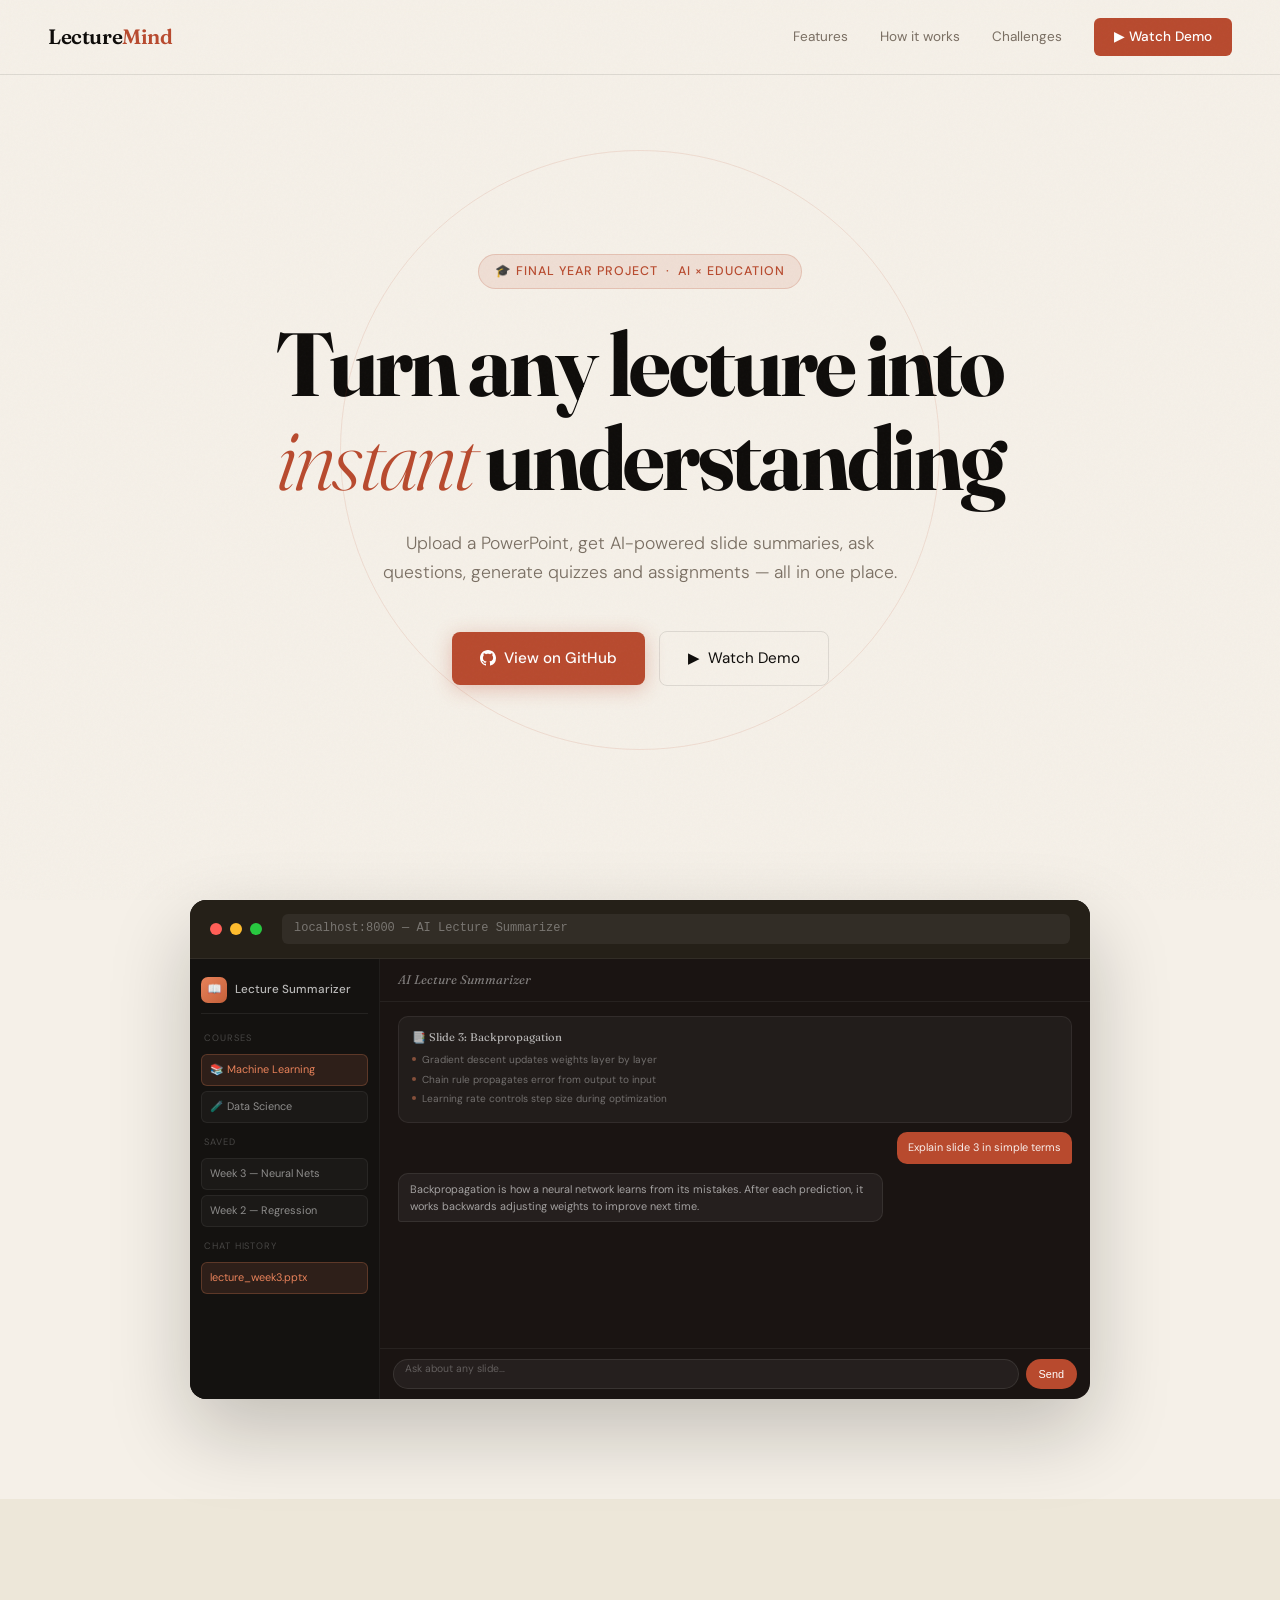
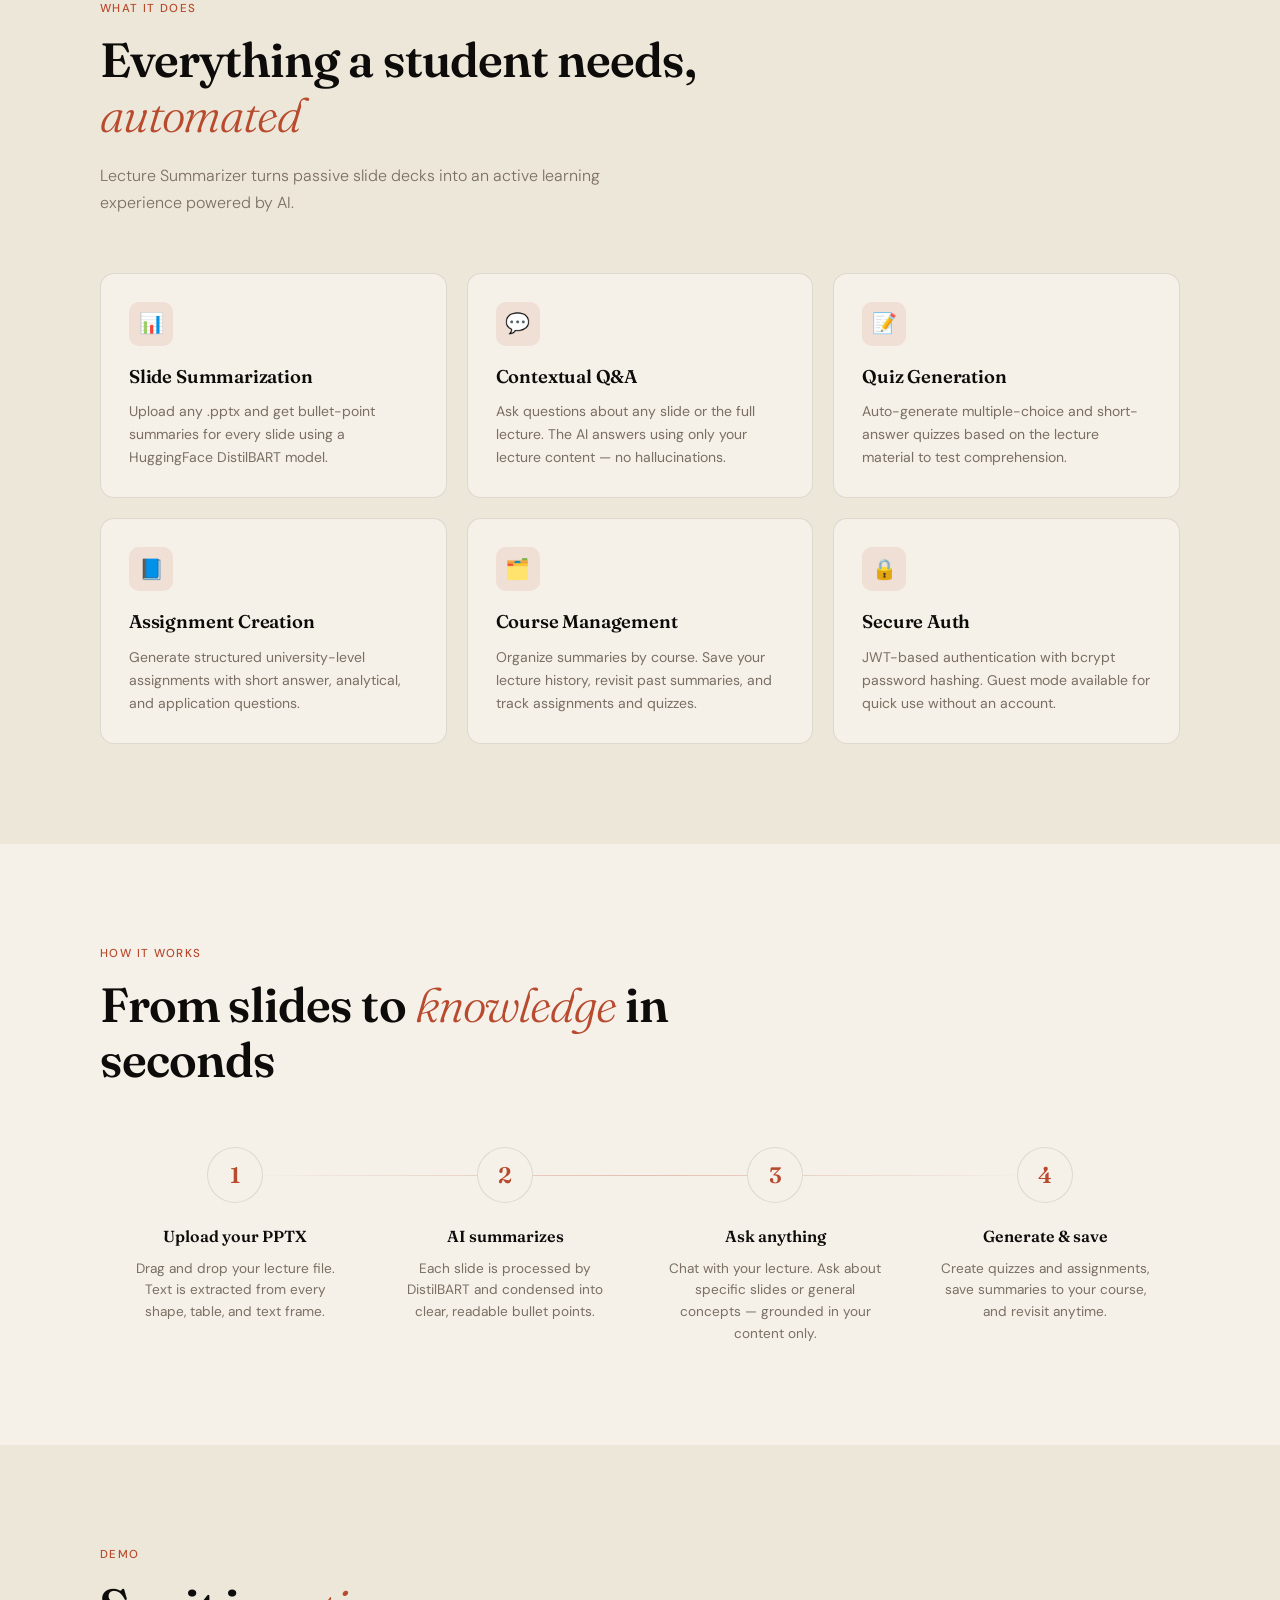
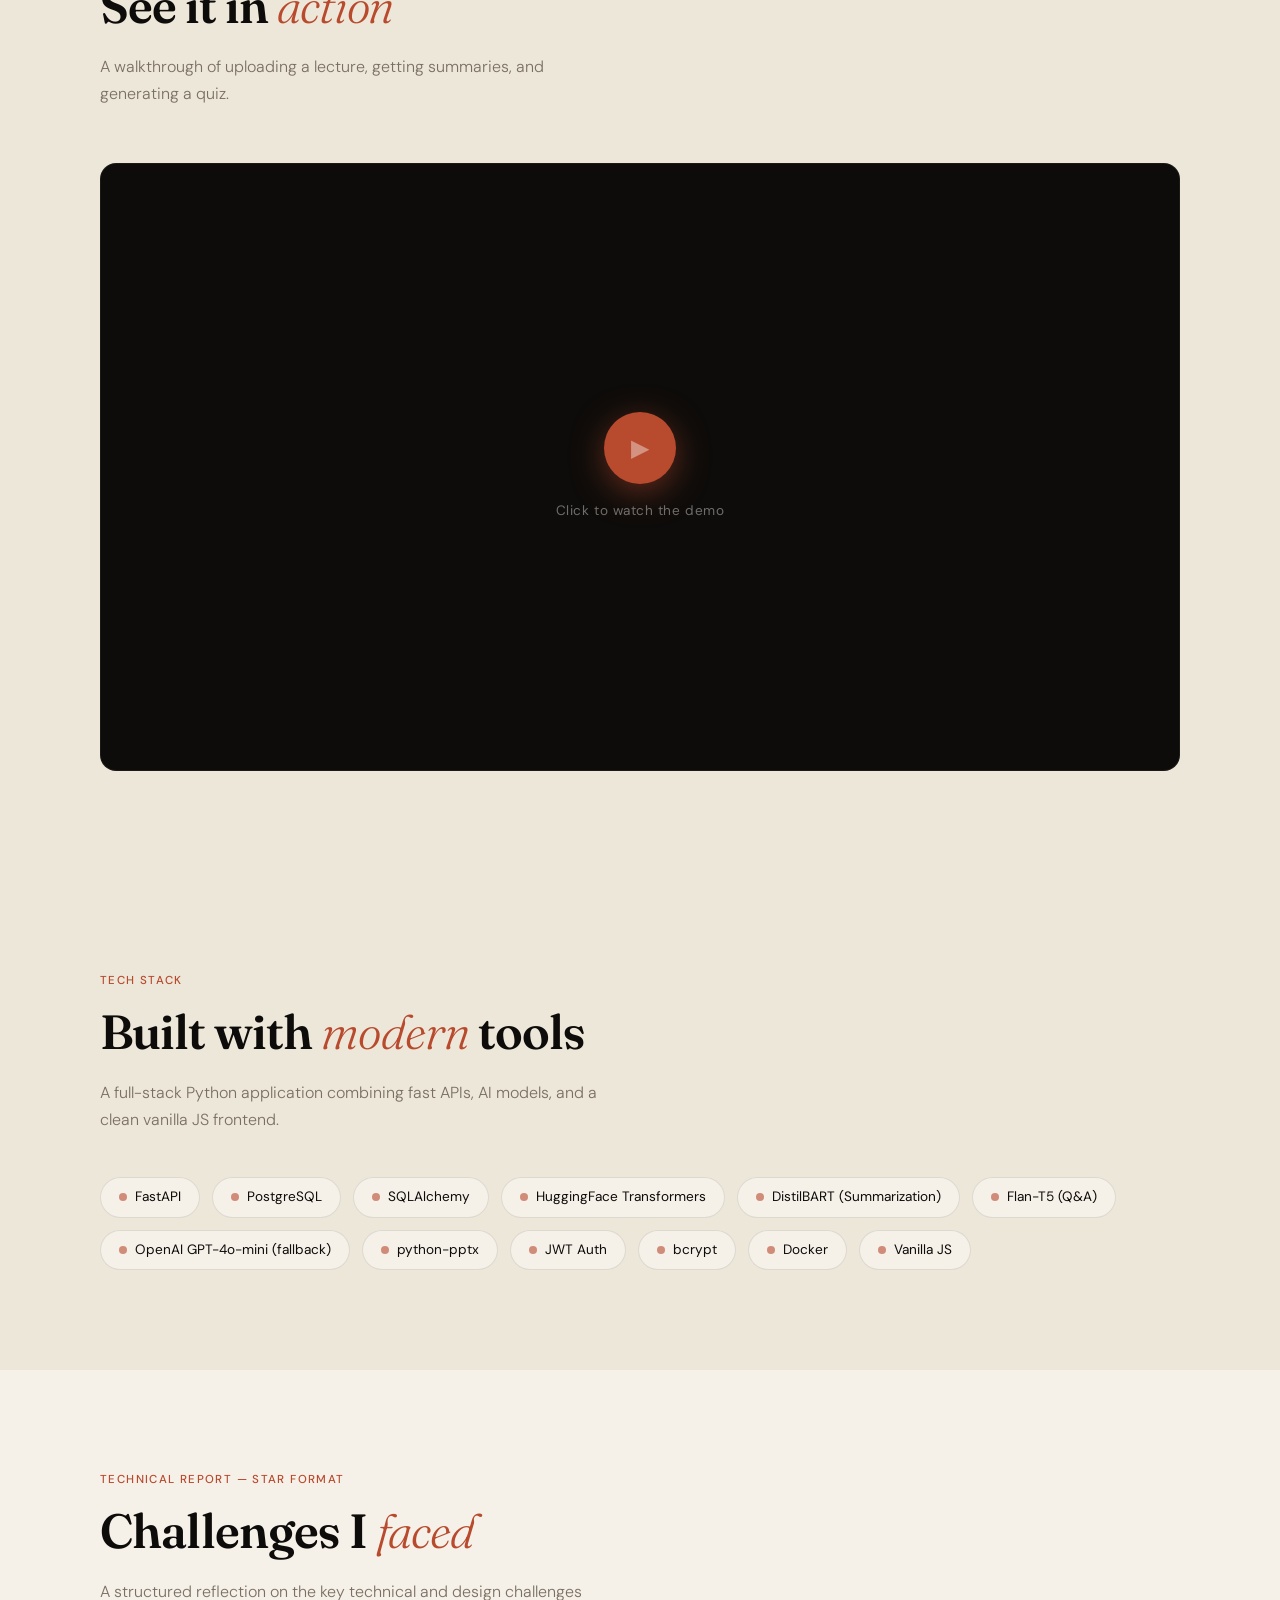
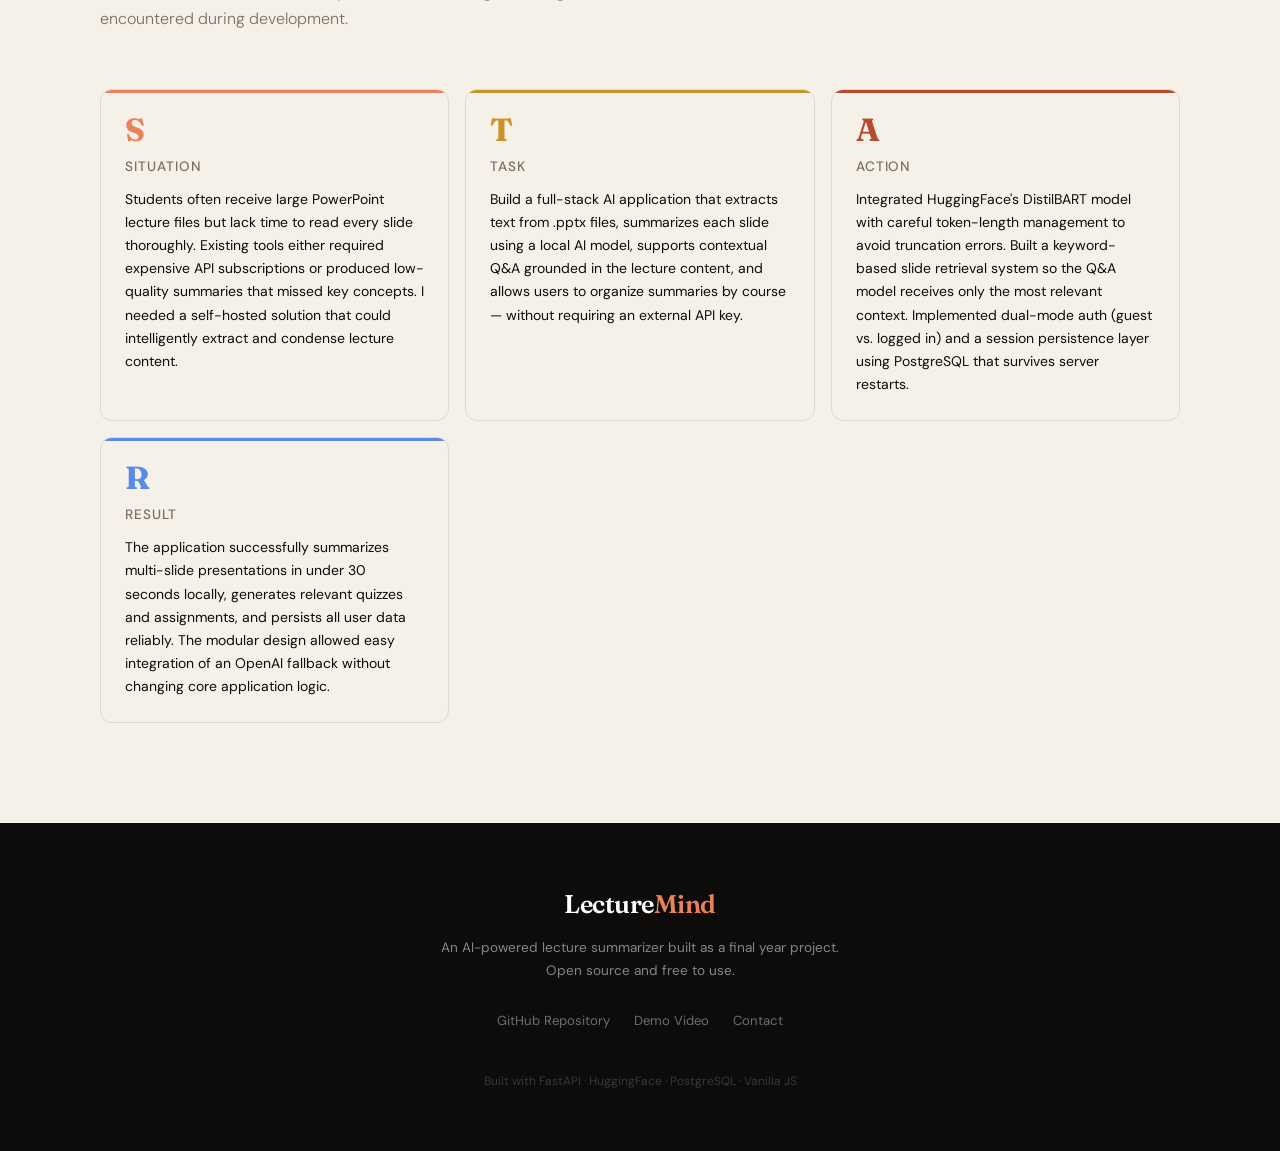
==== commit 2b29c02f: "Fixes of typos" ====
--- a/index.html
+++ b/index.html
@@ -875,7 +875,7 @@
       <a href="#features">Features</a>
       <a href="#how">How it works</a>
       <a href="#challenges">Challenges</a>
-      <a href="YOUR_VIDEO_LINK_HERE" target="_blank" class="nav-cta">▶ Watch Demo</a>
+      <a href="https://youtu.be/cfCr7p1rOkE" target="_blank" class="nav-cta">▶ Watch Demo</a>
     </div>
   </nav>
 
@@ -885,14 +885,14 @@
     <p class="hero-sub">Upload a PowerPoint, get AI-powered slide summaries, ask questions, generate quizzes and
       assignments — all in one place.</p>
     <div class="hero-actions">
-      <a href="YOUR_GITHUB_REPO_LINK_HERE" target="_blank" class="btn-primary">
+      <a href="https://github.com/hashb001/AI-Lecture-Summarizer" target="_blank" class="btn-primary">
         <svg width="16" height="16" fill="currentColor" viewBox="0 0 16 16">
           <path
             d="M8 0C3.58 0 0 3.58 0 8c0 3.54 2.29 6.53 5.47 7.59.4.07.55-.17.55-.38 0-.19-.01-.82-.01-1.49-2.01.37-2.53-.49-2.69-.94-.09-.23-.48-.94-.82-1.13-.28-.15-.68-.52-.01-.53.63-.01 1.08.58 1.23.82.72 1.21 1.87.87 2.33.66.07-.52.28-.87.51-1.07-1.78-.2-3.64-.89-3.64-3.95 0-.87.31-1.59.82-2.15-.08-.2-.36-1.02.08-2.12 0 0 .67-.21 2.2.82.64-.18 1.32-.27 2-.27.68 0 1.36.09 2 .27 1.53-1.04 2.2-.82 2.2-.82.44 1.1.16 1.92.08 2.12.51.56.82 1.27.82 2.15 0 3.07-1.87 3.75-3.65 3.95.29.25.54.73.54 1.48 0 1.07-.01 1.93-.01 2.2 0 .21.15.46.55.38A8.013 8.013 0 0 0 16 8c0-4.42-3.58-8-8-8z" />
         </svg>
         View on GitHub
       </a>
-      <a href="YOUR_VIDEO_LINK_HERE" target="_blank" class="btn-secondary">▶ &nbsp;Watch Demo</a>
+      <a href="https://youtu.be/cfCr7p1rOkE" target="_blank" class="btn-secondary">▶ &nbsp;Watch Demo</a>
     </div>
   </section>
 
@@ -908,7 +908,7 @@
         <div class="demo-sidebar">
           <div class="demo-brand">
             <div class="demo-brand-icon">📖</div>
-            <div class="demo-brand-name">LectureMind</div>
+            <div class="demo-brand-name">Lecture Summarizer</div>
           </div>
           <div class="demo-section-label">Courses</div>
           <div class="demo-item active">📚 Machine Learning</div>
@@ -945,7 +945,8 @@
     <div class="section-inner">
       <div class="section-label">What it does</div>
       <h2 class="section-title">Everything a student needs, <em>automated</em></h2>
-      <p class="section-sub">LectureMind turns passive slide decks into an active learning experience powered by AI.</p>
+      <p class="section-sub">Lecture Summarizer turns passive slide decks into an active learning experience powered by
+        AI.</p>
       <div class="features-grid reveal">
         <div class="feature-card">
           <div class="feature-icon">📊</div>
@@ -1020,7 +1021,7 @@
       <div class="section-label">Demo</div>
       <h2 class="section-title">See it in <em>action</em></h2>
       <p class="section-sub">A walkthrough of uploading a lecture, getting summaries, and generating a quiz.</p>
-      <a href="YOUR_VIDEO_LINK_HERE" target="_blank" style="text-decoration:none;">
+      <a href="https://youtu.be/cfCr7p1rOkE" target="_blank" style="text-decoration:none;">
         <div class="video-wrap reveal">
           <div class="video-placeholder">
             <div class="play-btn">▶</div>
@@ -1098,9 +1099,9 @@
     <div class="footer-logo">Lecture<span>Mind</span></div>
     <p>An AI-powered lecture summarizer built as a final year project. Open source and free to use.</p>
     <div class="footer-links">
-      <a href="YOUR_GITHUB_REPO_LINK_HERE" target="_blank">GitHub Repository</a>
-      <a href="YOUR_VIDEO_LINK_HERE" target="_blank">Demo Video</a>
-      <a href="mailto:YOUR_EMAIL_HERE">Contact</a>
+      <a href="https://github.com/hashb001/AI-Lecture-Summarizer" target="_blank">GitHub Repository</a>
+      <a href="https://youtu.be/cfCr7p1rOkE" target="_blank">Demo Video</a>
+      <a href="mailto:niloysa07@gmail.com">Contact</a>
     </div>
     <div class="footer-copy">Built with FastAPI · HuggingFace · PostgreSQL · Vanilla JS</div>
   </footer>
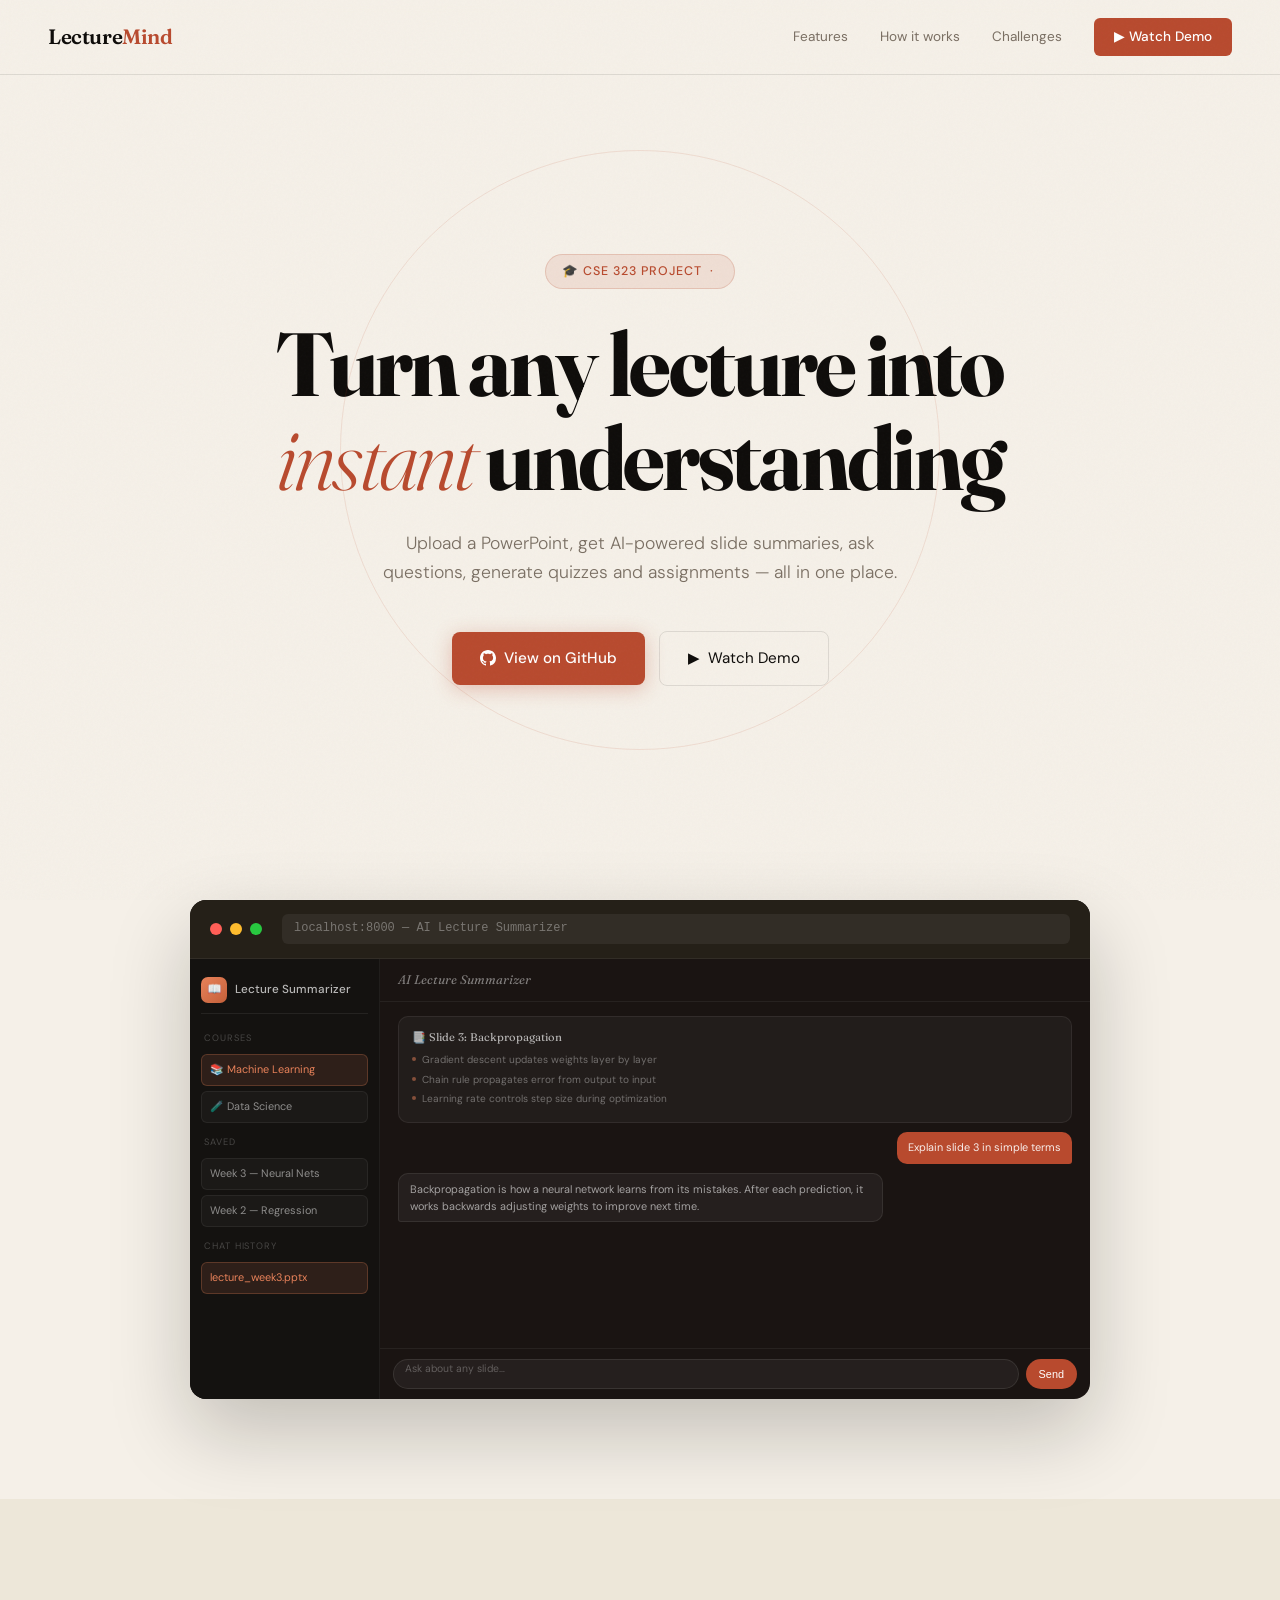
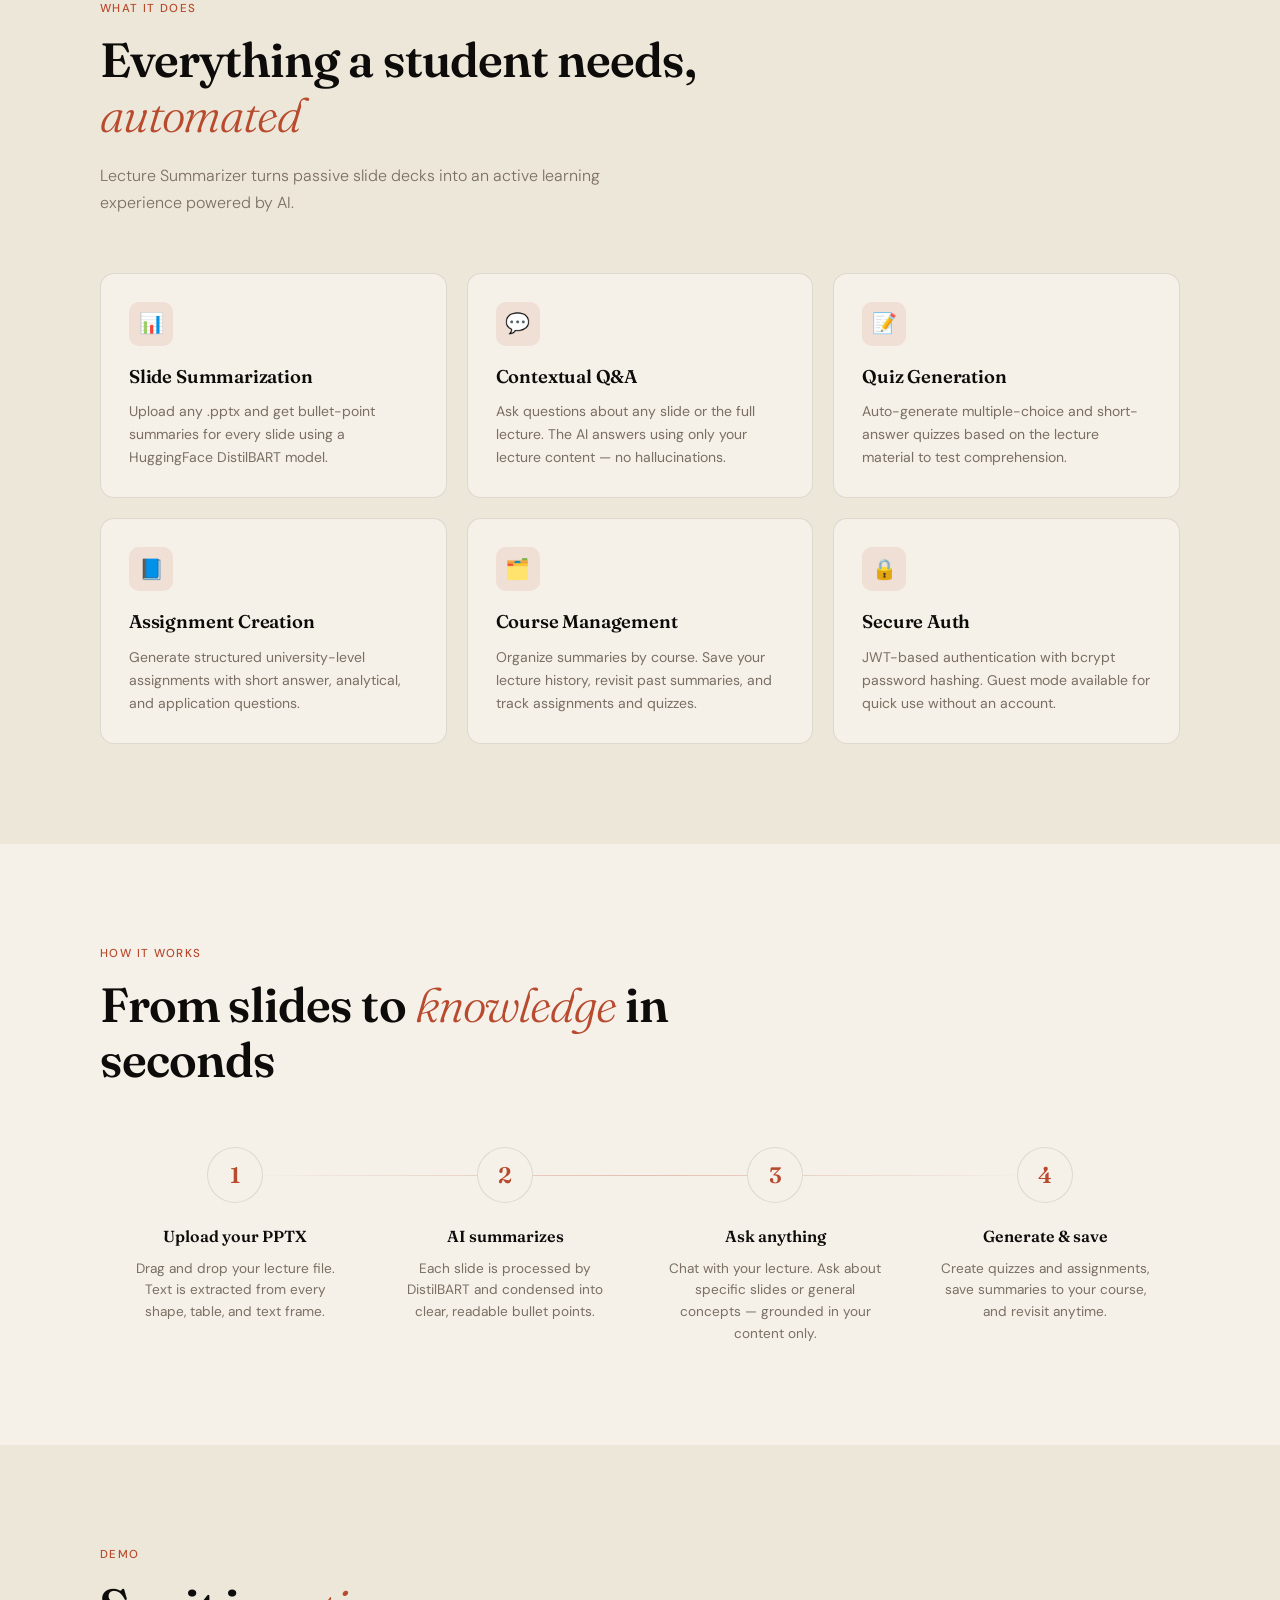
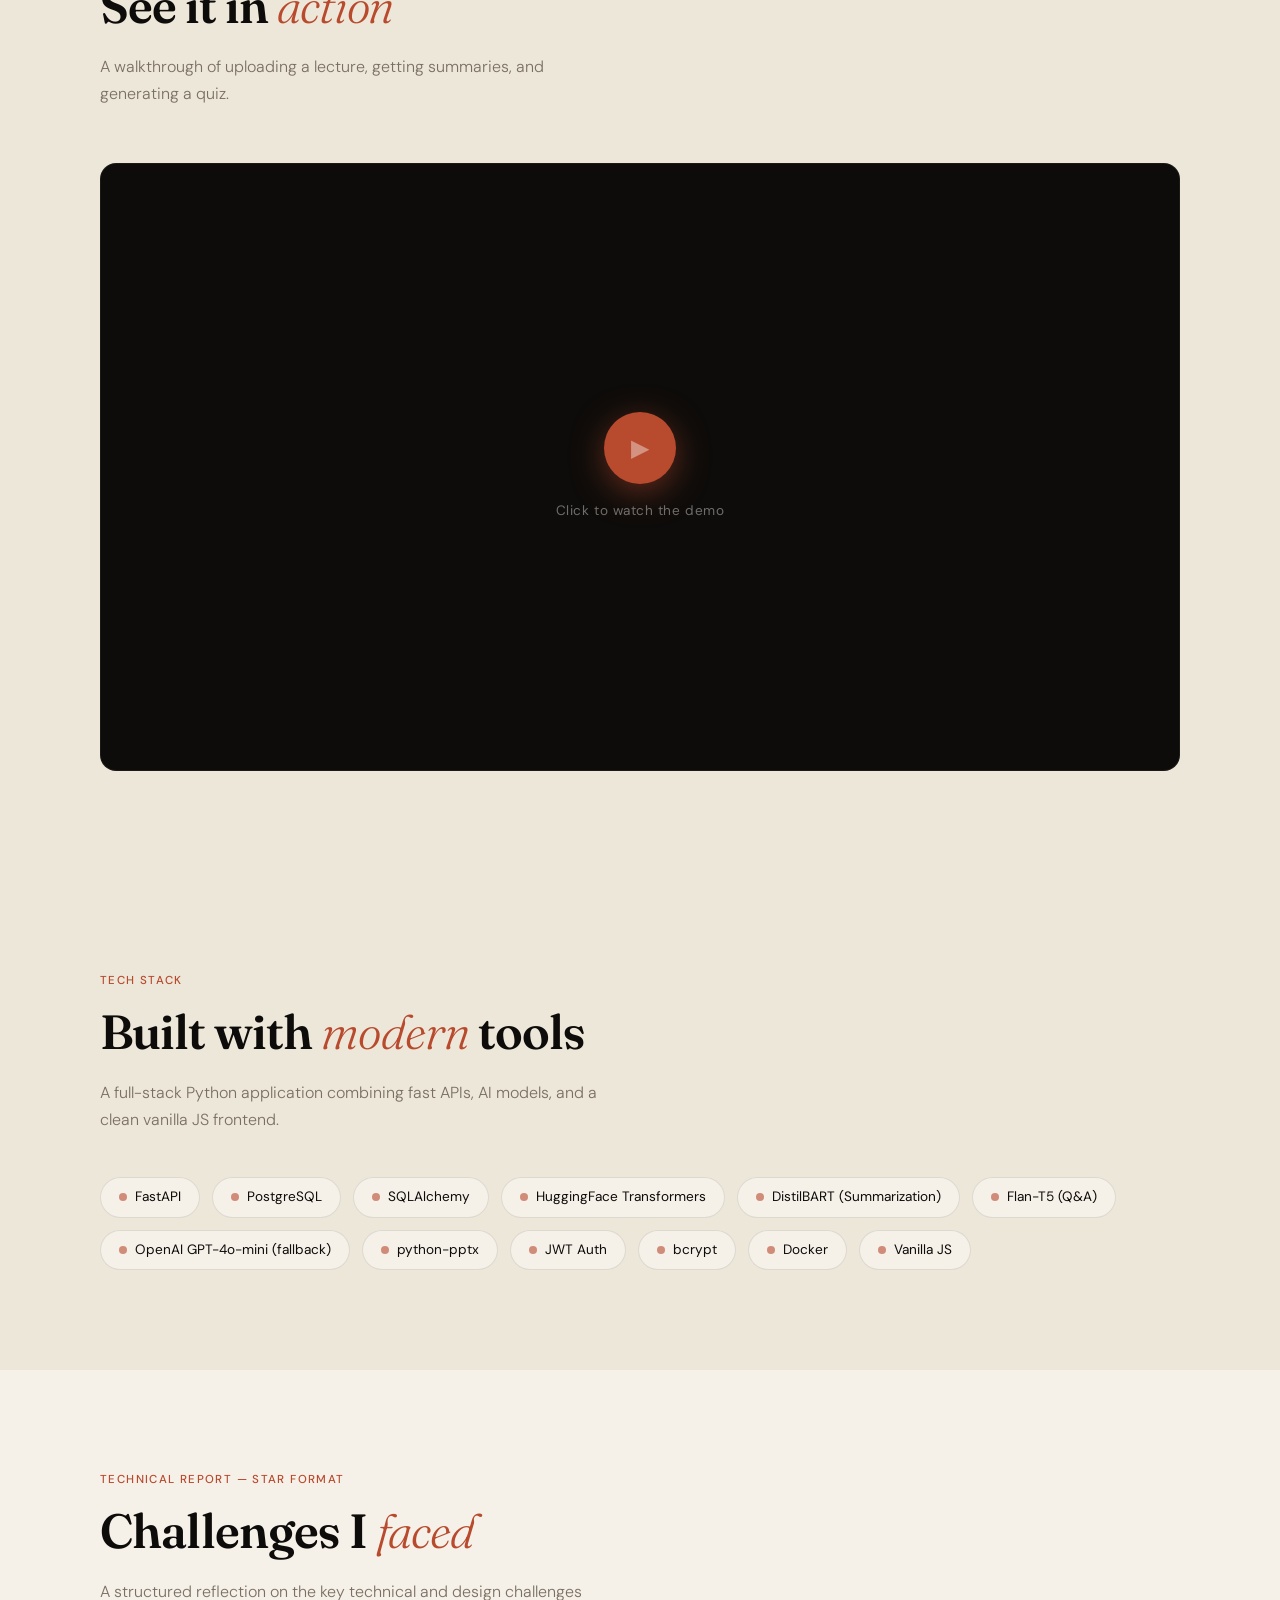
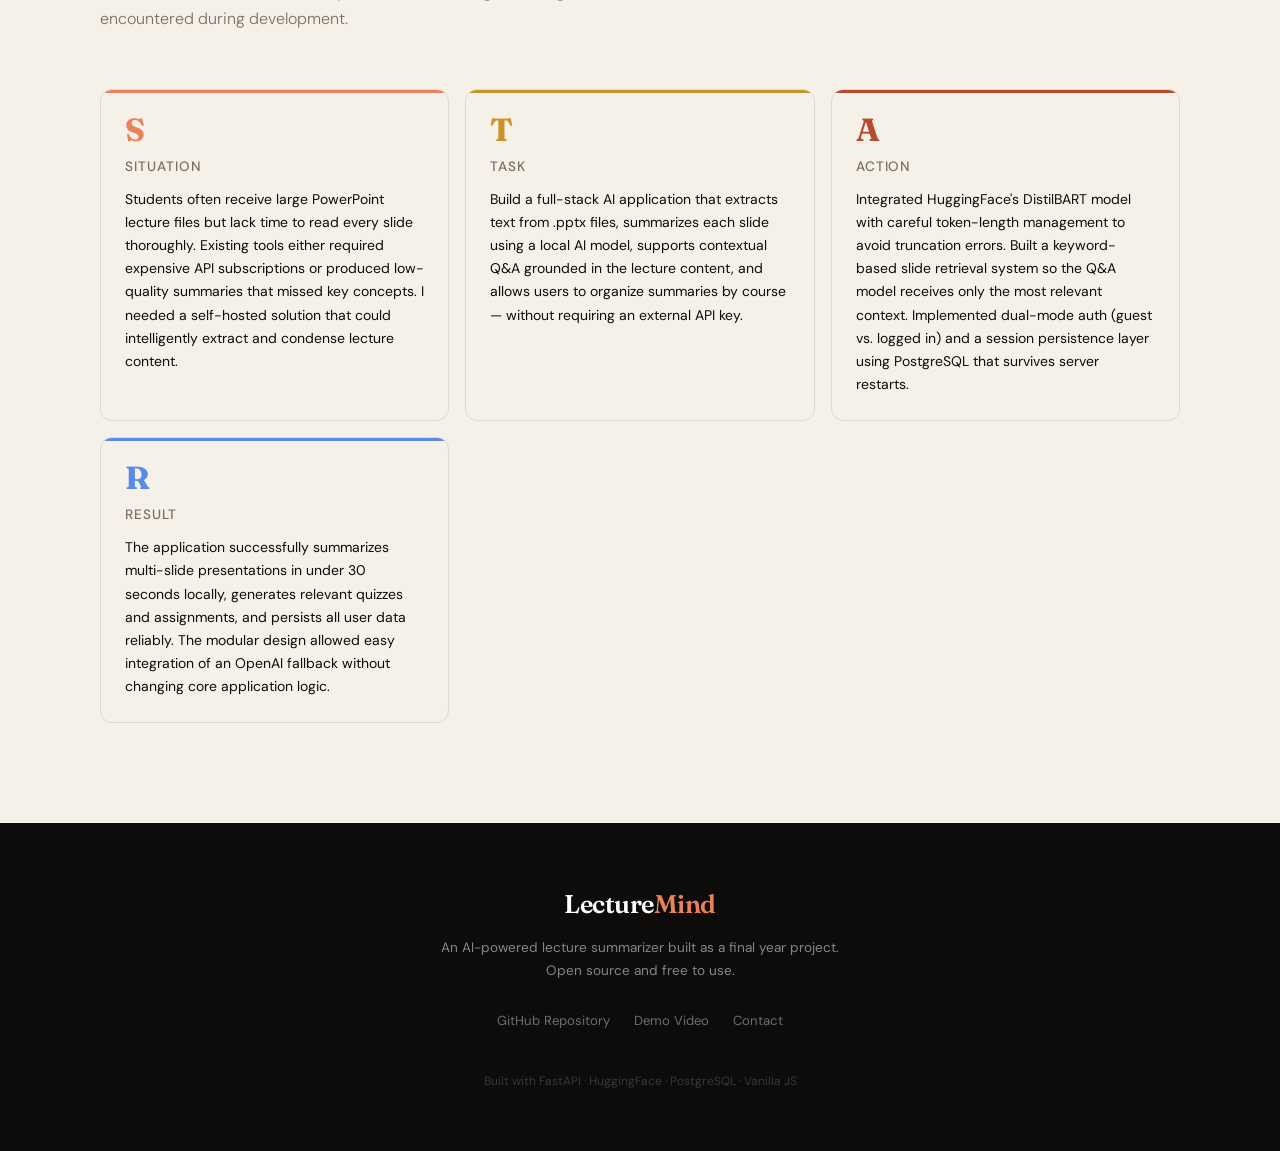
==== commit fc1302df: "Updated with typo fixes" ====
--- a/index.html
+++ b/index.html
@@ -880,7 +880,7 @@
   </nav>
 
   <section class="hero">
-    <div class="hero-badge">🎓 Final Year Project &nbsp;·&nbsp; AI × Education</div>
+    <div class="hero-badge">🎓 Cse 323 Project &nbsp;·&nbsp; </div>
     <h1>Turn any lecture into <em>instant</em> understanding</h1>
     <p class="hero-sub">Upload a PowerPoint, get AI-powered slide summaries, ask questions, generate quizzes and
       assignments — all in one place.</p>
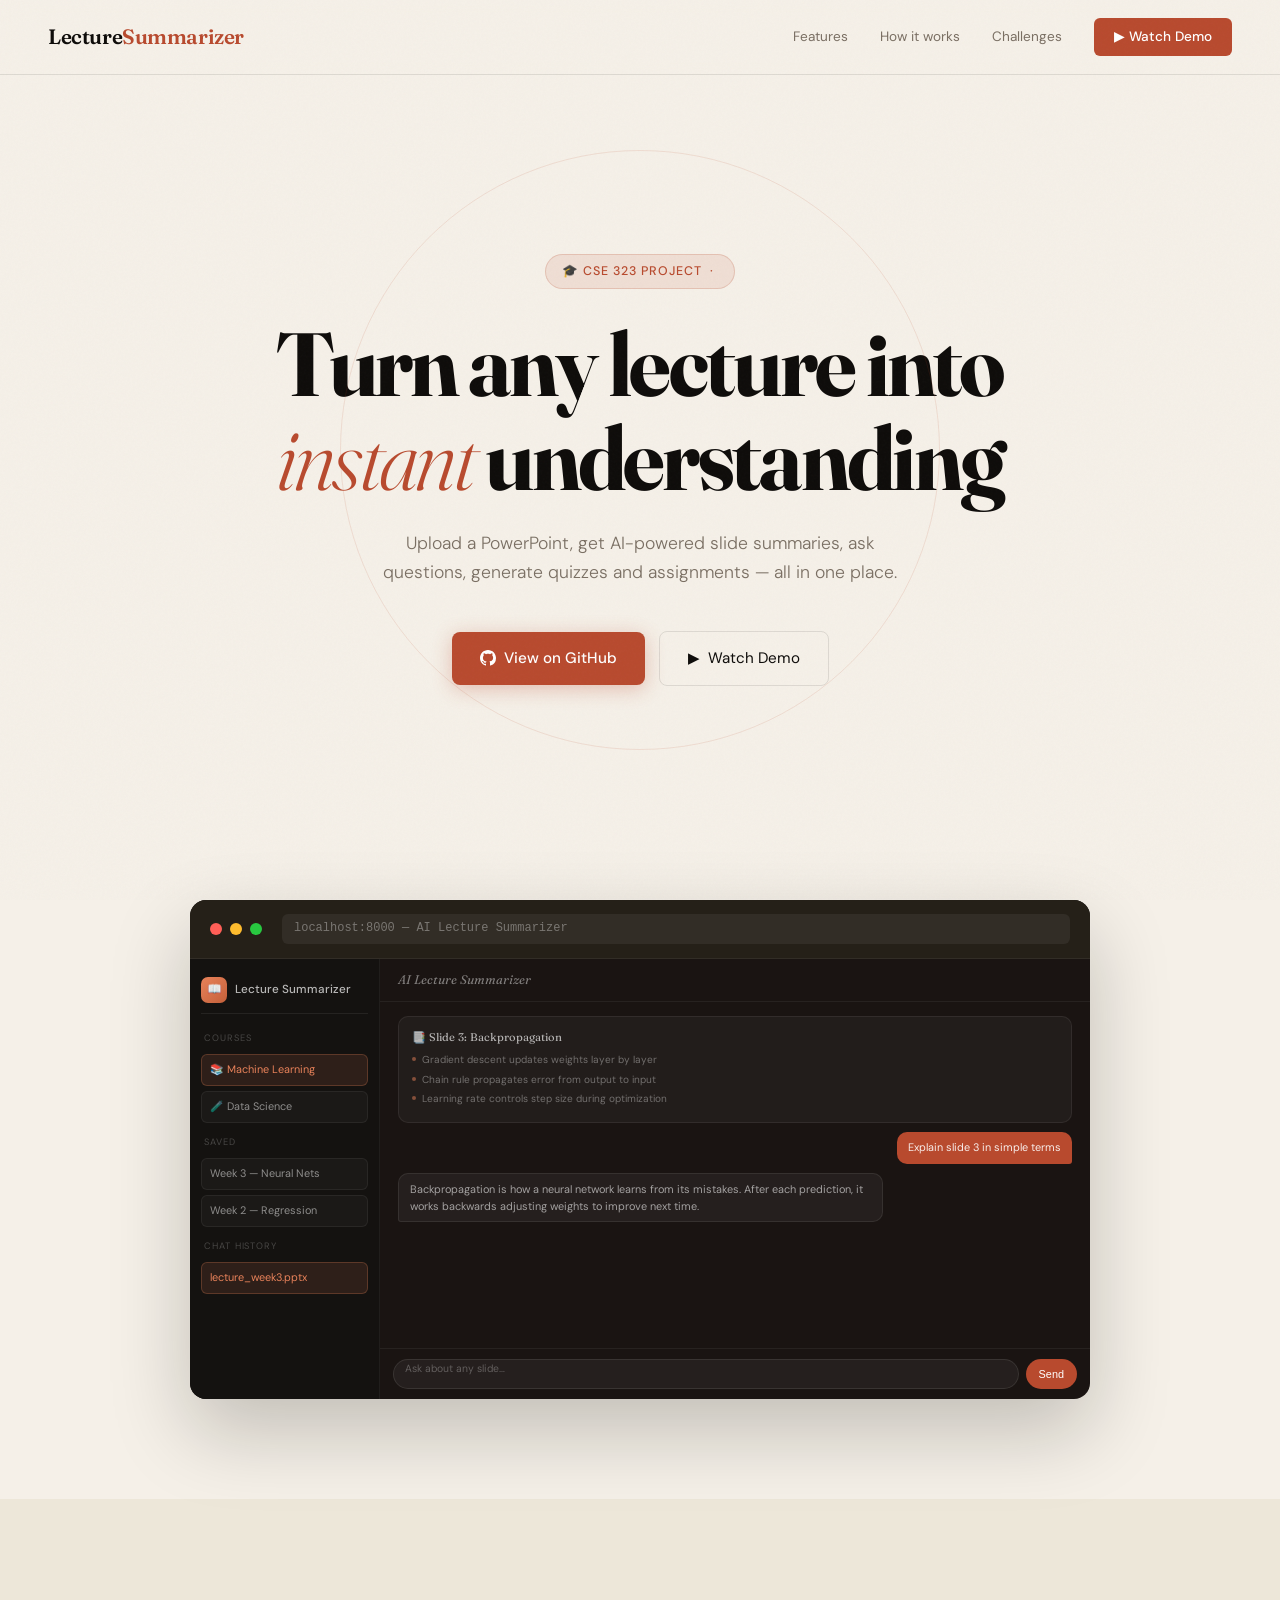
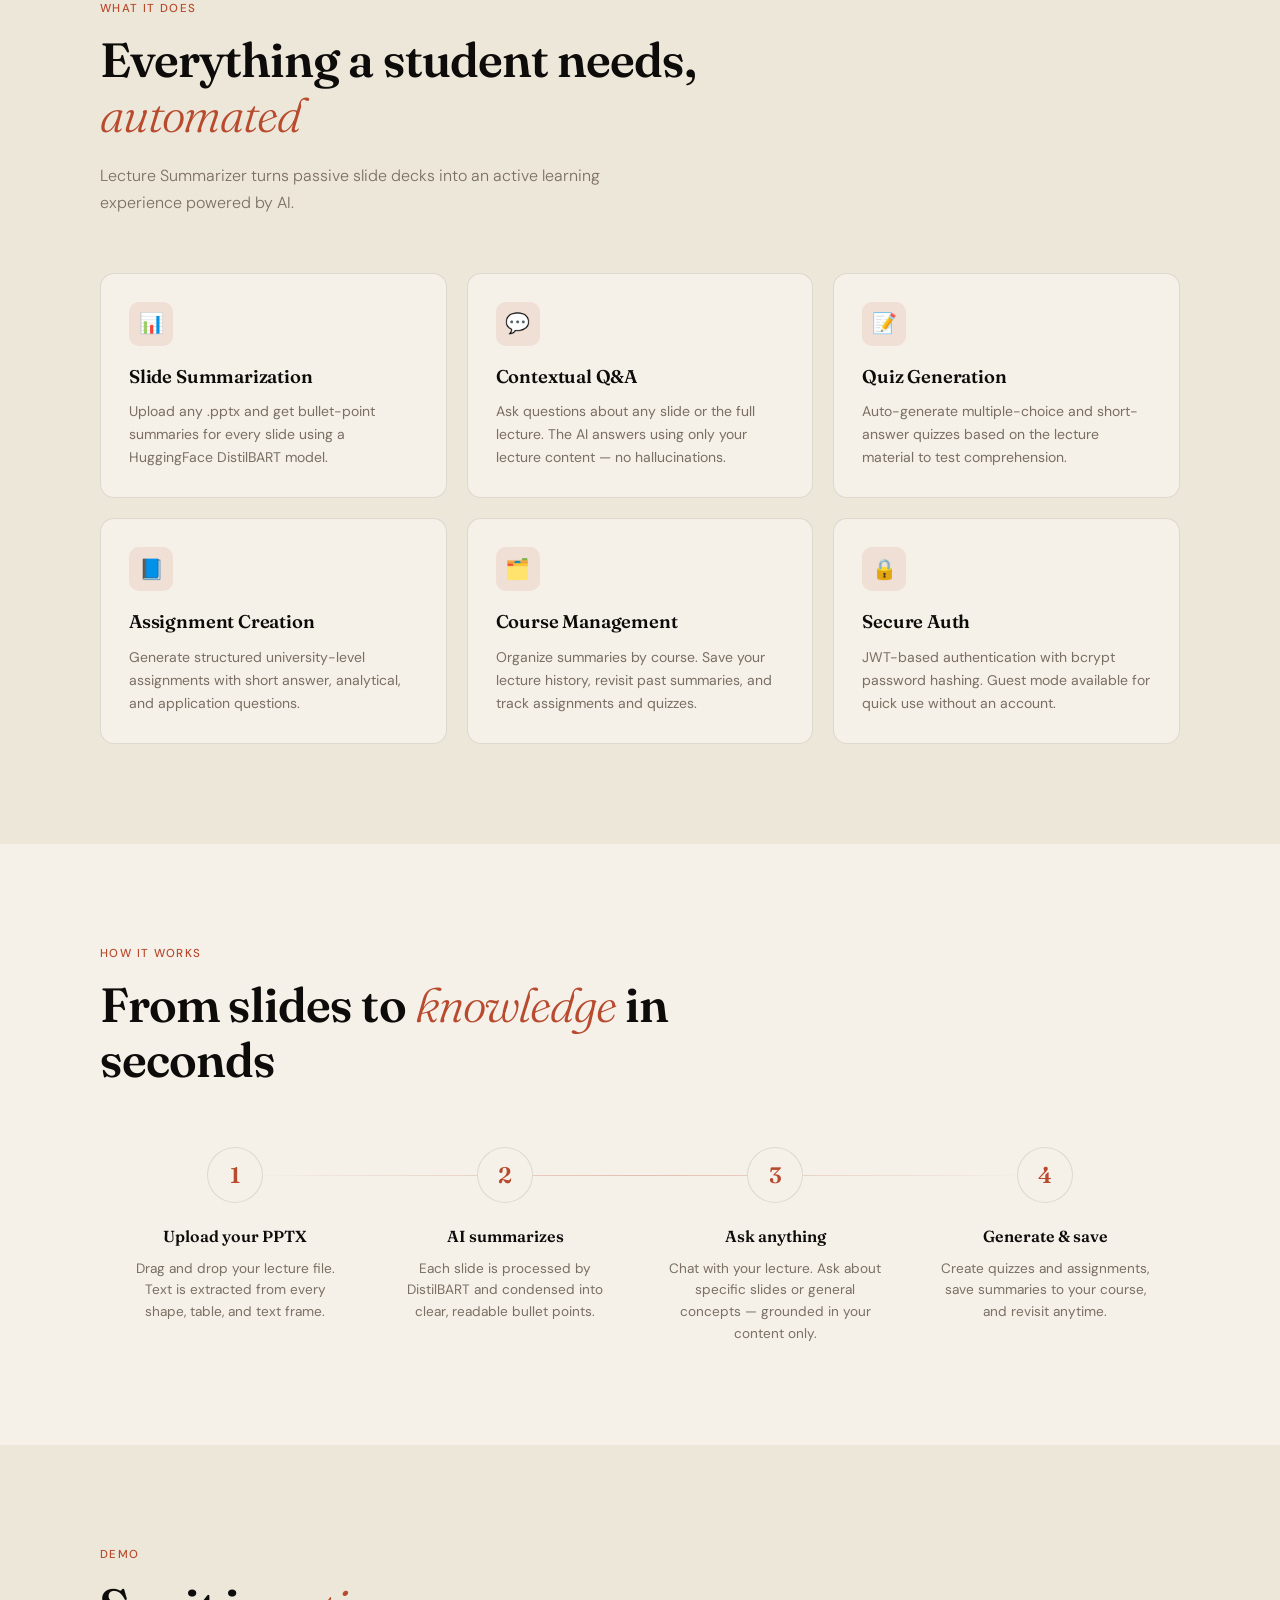
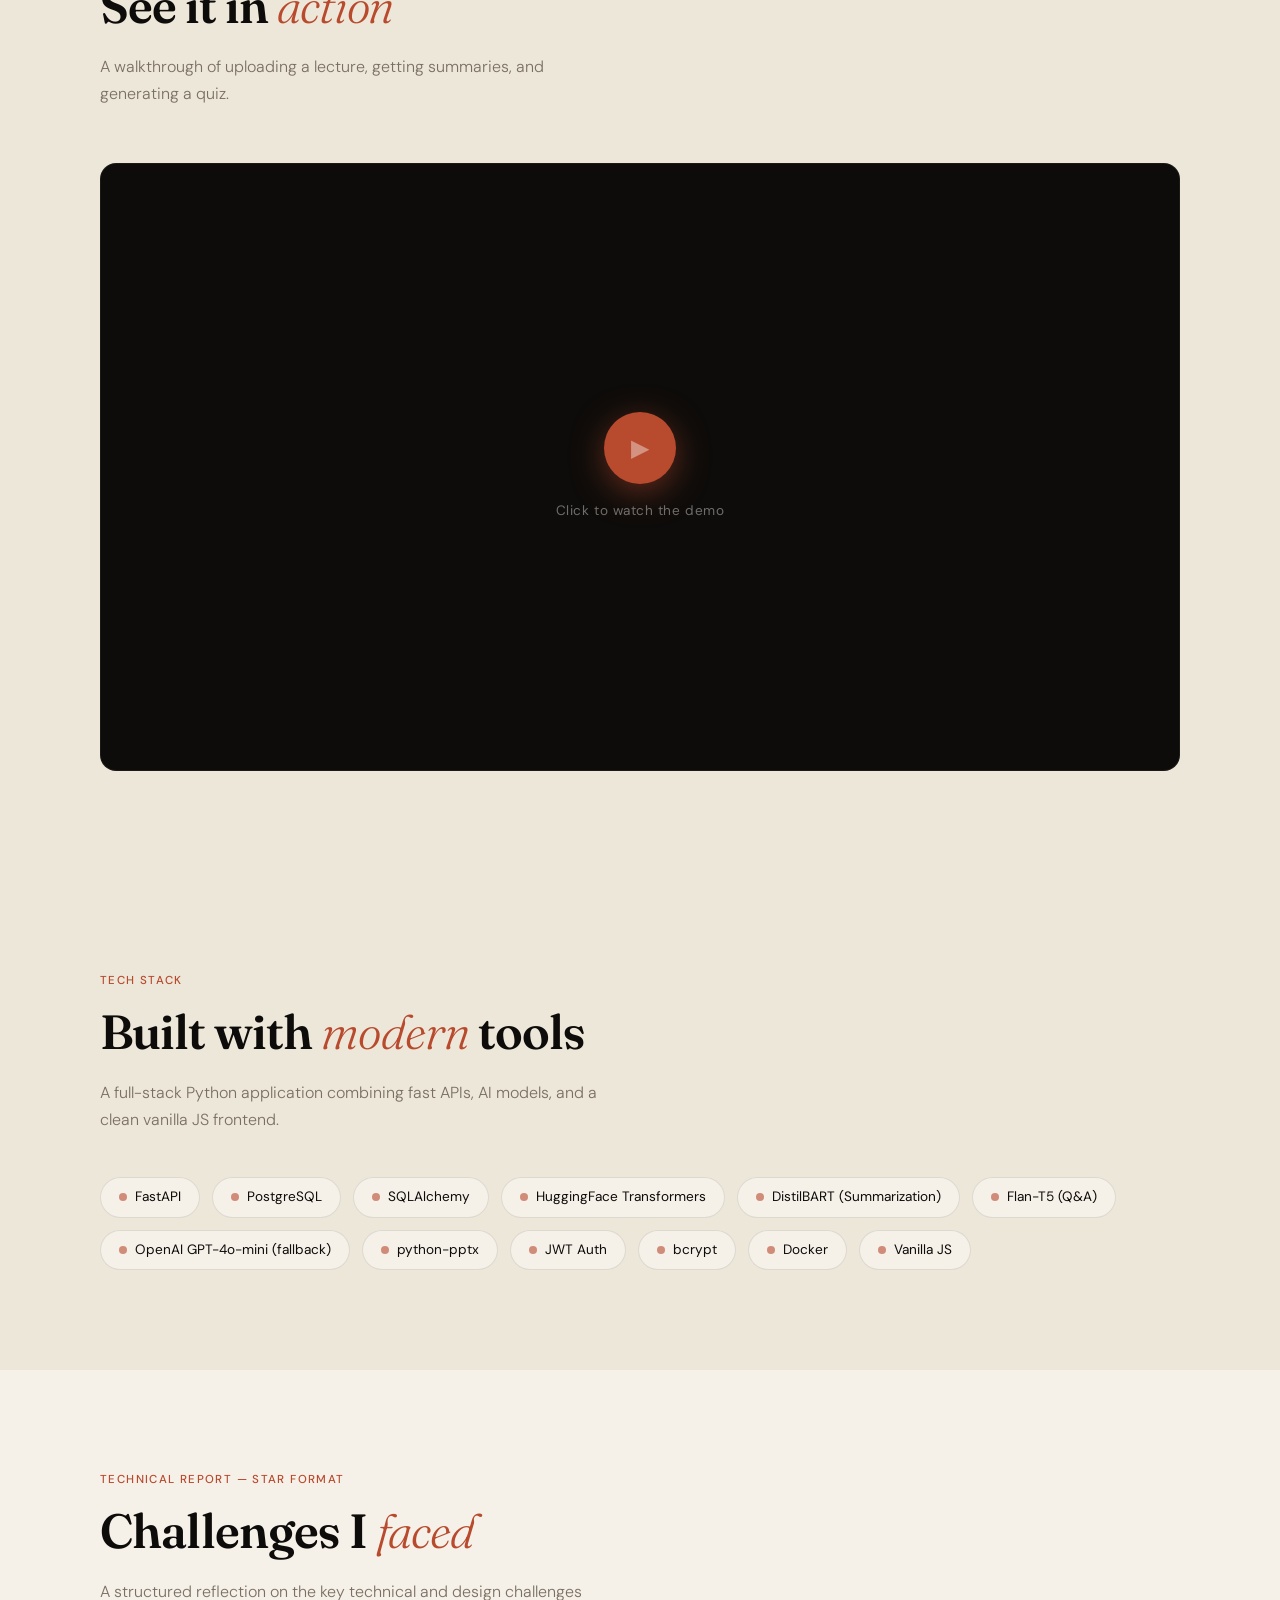
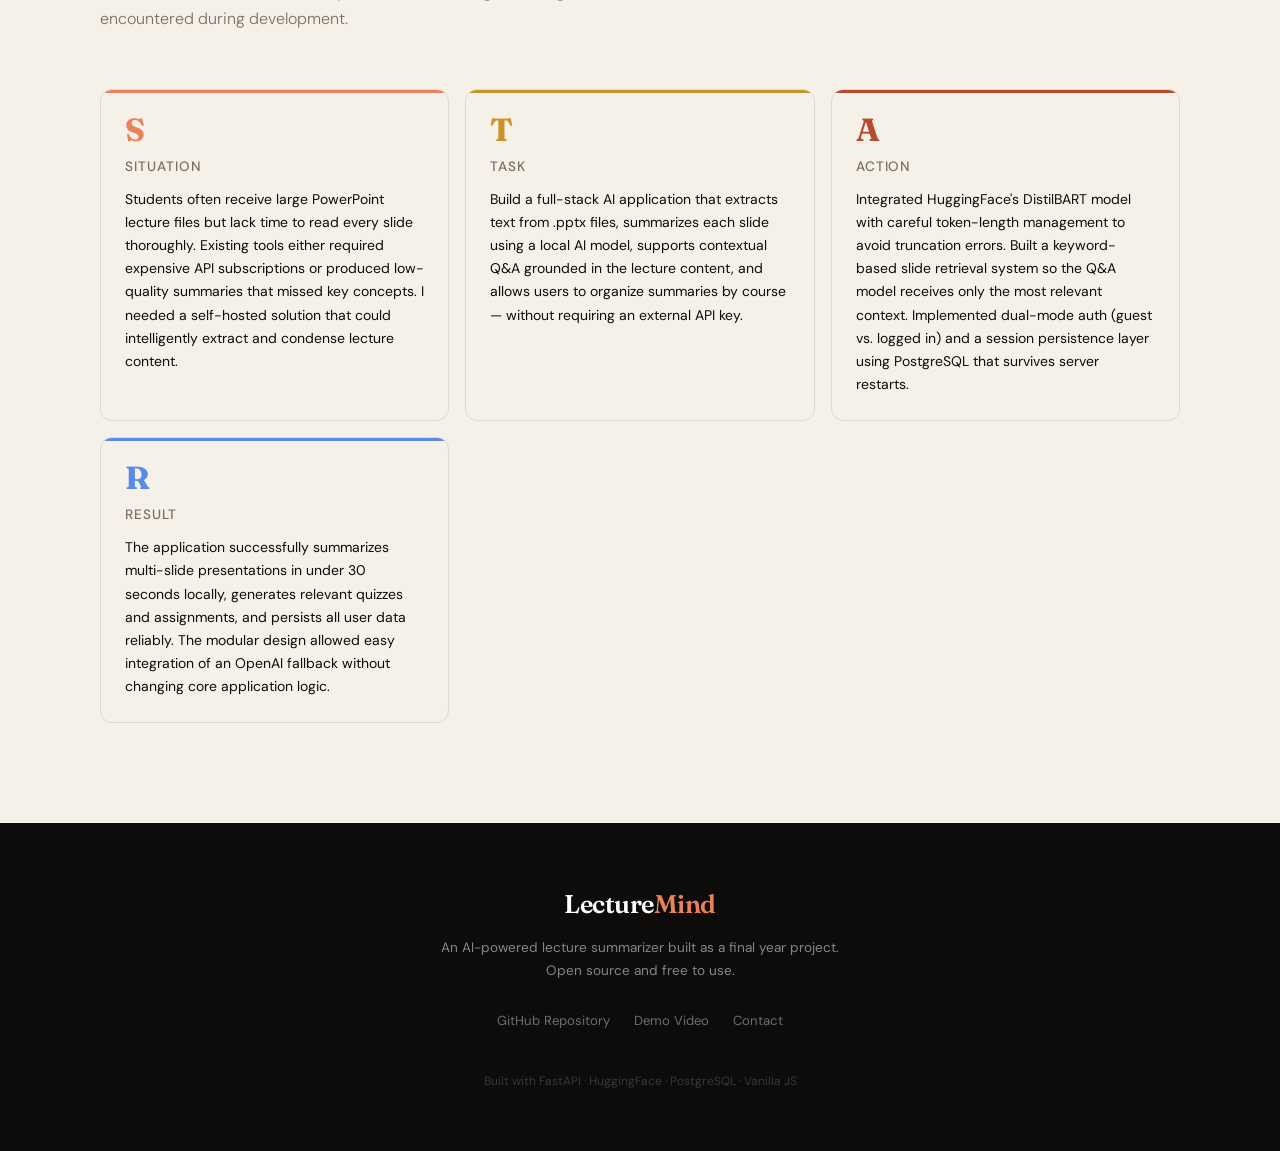
==== commit a366175c: "Updated with typo fixes" ====
--- a/index.html
+++ b/index.html
@@ -870,7 +870,7 @@
 <body>
 
   <nav>
-    <a href="#" class="nav-logo">Lecture<span>Mind</span></a>
+    <a href="#" class="nav-logo">Lecture<span>Summarizer</span></a>
     <div class="nav-links">
       <a href="#features">Features</a>
       <a href="#how">How it works</a>
